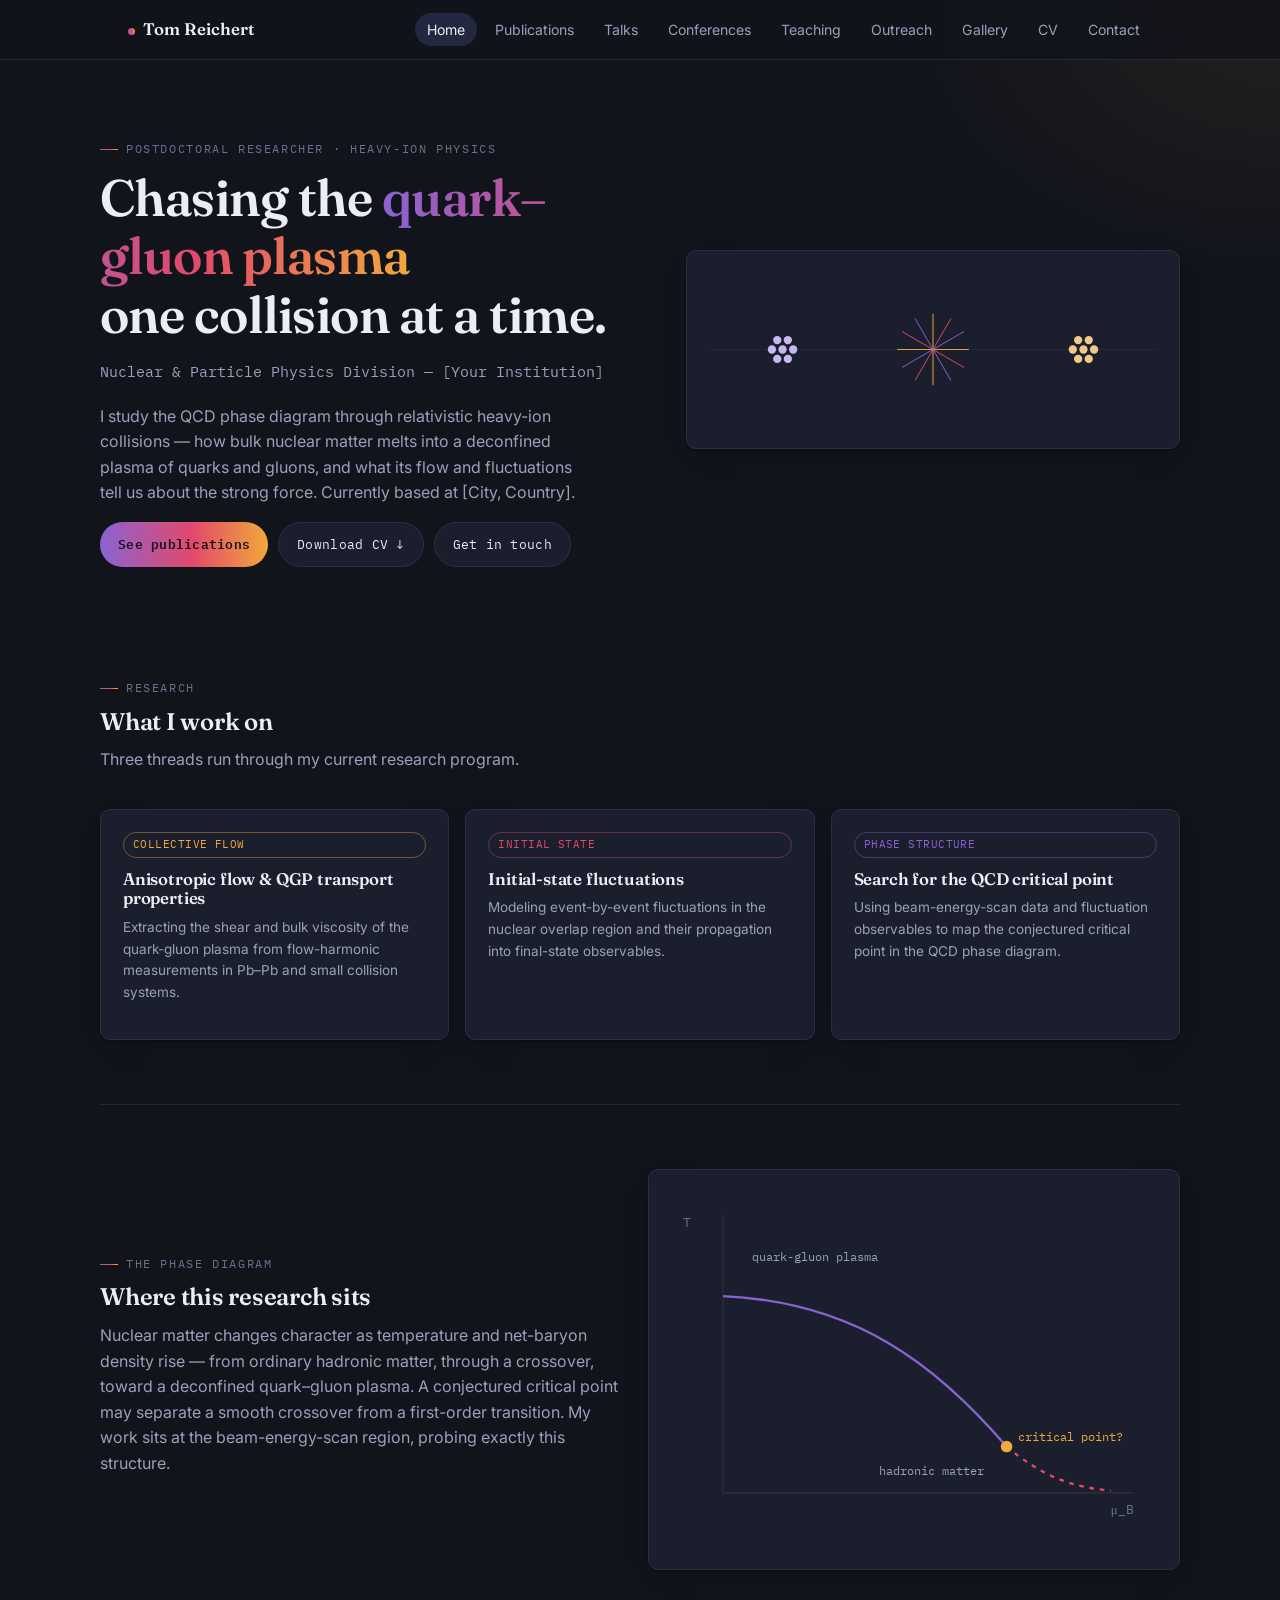
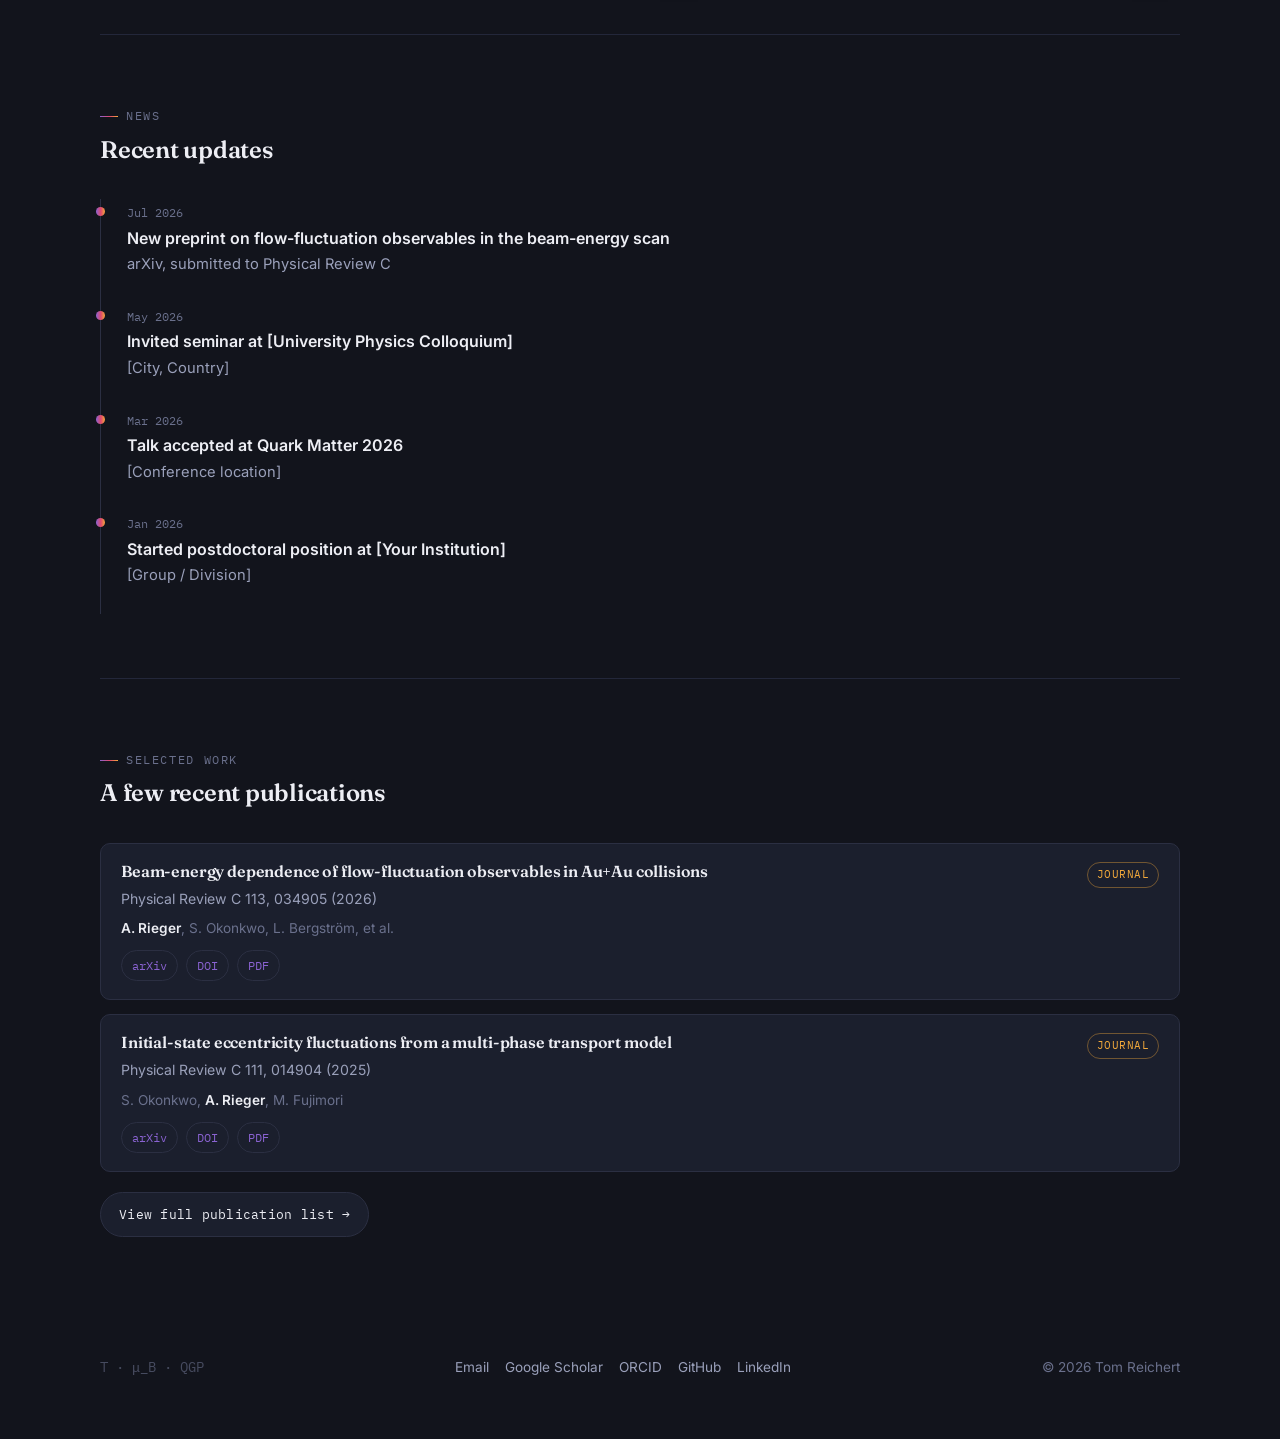
==== index.html @ fb195cc5 "Initial test changed" ====
<!DOCTYPE html>
<html lang="en">
<head>
<meta charset="UTF-8">
<meta name="viewport" content="width=device-width, initial-scale=1.0">
<title>Dr. Tom Reichert — Heavy-Ion Physics</title>
<meta name="description" content="Postdoctoral researcher working on the QCD phase diagram and heavy-ion collisions.">
<link rel="preconnect" href="https://fonts.googleapis.com">
<link rel="preconnect" href="https://fonts.gstatic.com" crossorigin>
<link href="https://fonts.googleapis.com/css2?family=Fraunces:ital,wght@0,500;0,600;1,500&family=Inter:wght@400;500;600&family=IBM+Plex+Mono:wght@400;500&display=swap" rel="stylesheet">
<link rel="stylesheet" href="css/style.css">
<link rel="icon" href="assets/images/favicon.svg" type="image/svg+xml">
</head>
<body>

<nav class="site-nav">
  <div class="inner">
    <a href="index.html" class="brand"><span class="dot"></span>Tom Reichert</a>
    <button class="nav-toggle" aria-label="Toggle navigation">☰</button>
    <ul class="nav-links">
      <li><a href="index.html">Home</a></li>
      <li><a href="publications.html">Publications</a></li>
      <li><a href="talks.html">Talks</a></li>
      <li><a href="conferences.html">Conferences</a></li>
      <li><a href="teaching.html">Teaching</a></li>
      <li><a href="outreach.html">Outreach</a></li>
      <li><a href="gallery.html">Gallery</a></li>
      <li><a href="cv.html">CV</a></li>
      <li><a href="contact.html">Contact</a></li>
    </ul>
  </div>
</nav>

<main>
  <section class="container hero">
    <div>
      <p class="eyebrow">Postdoctoral Researcher · Heavy-Ion Physics</p>
      <h1>Chasing the <span class="accent">quark–gluon plasma</span><br>one collision at a time.</h1>
      <p class="role">Nuclear &amp; Particle Physics Division — [Your Institution]</p>
      <p class="desc">I study the QCD phase diagram through relativistic heavy-ion collisions —
        how bulk nuclear matter melts into a deconfined plasma of quarks and gluons, and what
        its flow and fluctuations tell us about the strong force. Currently based at [City, Country].</p>
      <div class="btn-row">
        <a class="btn btn-primary" href="publications.html">See publications</a>
        <a class="btn" href="assets/cv/cv.pdf">Download CV ↓</a>
        <a class="btn" href="contact.html">Get in touch</a>
      </div>
    </div>

    <div class="hero-visual" aria-hidden="true">
      <svg viewBox="0 0 800 300" xmlns="http://www.w3.org/2000/svg">
        <defs>
          <radialGradient id="flashGrad" cx="50%" cy="50%" r="50%">
            <stop offset="0%" stop-color="#f2a93b" stop-opacity="0.9"/>
            <stop offset="55%" stop-color="#e2496b" stop-opacity="0.35"/>
            <stop offset="100%" stop-color="#e2496b" stop-opacity="0"/>
          </radialGradient>
        </defs>

        <line x1="20" y1="150" x2="780" y2="150" stroke="#2b2f42" stroke-width="1"/>

        <circle class="flash" cx="400" cy="150" r="2" fill="url(#flashGrad)"/>

        <g class="spark" stroke="#f2a93b" stroke-width="1.6" stroke-dasharray="60" stroke-linecap="round">
          <line x1="400" y1="150" x2="510" y2="150"/>
        </g>
        <g class="spark" stroke="#e2496b" stroke-width="1.6" stroke-dasharray="60" stroke-linecap="round" style="animation-delay:.05s">
          <line x1="400" y1="150" x2="495" y2="205"/>
        </g>
        <g class="spark" stroke="#8a63d2" stroke-width="1.6" stroke-dasharray="60" stroke-linecap="round" style="animation-delay:.1s">
          <line x1="400" y1="150" x2="455" y2="245"/>
        </g>
        <g class="spark" stroke="#f2a93b" stroke-width="1.6" stroke-dasharray="60" stroke-linecap="round" style="animation-delay:.15s">
          <line x1="400" y1="150" x2="400" y2="260"/>
        </g>
        <g class="spark" stroke="#e2496b" stroke-width="1.6" stroke-dasharray="60" stroke-linecap="round" style="animation-delay:.2s">
          <line x1="400" y1="150" x2="345" y2="245"/>
        </g>
        <g class="spark" stroke="#8a63d2" stroke-width="1.6" stroke-dasharray="60" stroke-linecap="round" style="animation-delay:.08s">
          <line x1="400" y1="150" x2="305" y2="205"/>
        </g>
        <g class="spark" stroke="#f2a93b" stroke-width="1.6" stroke-dasharray="60" stroke-linecap="round" style="animation-delay:.03s">
          <line x1="400" y1="150" x2="290" y2="150"/>
        </g>
        <g class="spark" stroke="#e2496b" stroke-width="1.6" stroke-dasharray="60" stroke-linecap="round" style="animation-delay:.18s">
          <line x1="400" y1="150" x2="305" y2="95"/>
        </g>
        <g class="spark" stroke="#8a63d2" stroke-width="1.6" stroke-dasharray="60" stroke-linecap="round" style="animation-delay:.12s">
          <line x1="400" y1="150" x2="345" y2="55"/>
        </g>
        <g class="spark" stroke="#f2a93b" stroke-width="1.6" stroke-dasharray="60" stroke-linecap="round" style="animation-delay:.22s">
          <line x1="400" y1="150" x2="400" y2="40"/>
        </g>
        <g class="spark" stroke="#e2496b" stroke-width="1.6" stroke-dasharray="60" stroke-linecap="round" style="animation-delay:.07s">
          <line x1="400" y1="150" x2="455" y2="55"/>
        </g>
        <g class="spark" stroke="#8a63d2" stroke-width="1.6" stroke-dasharray="60" stroke-linecap="round" style="animation-delay:.16s">
          <line x1="400" y1="150" x2="495" y2="95"/>
        </g>

        <g class="nucleus-l" fill="#c9b8f0">
          <circle cx="145" cy="150" r="7"/>
          <circle cx="163" cy="150" r="7"/>
          <circle cx="127" cy="150" r="7"/>
          <circle cx="154" cy="166" r="7"/>
          <circle cx="136" cy="166" r="7"/>
          <circle cx="154" cy="134" r="7"/>
          <circle cx="136" cy="134" r="7"/>
        </g>
        <g class="nucleus-r" fill="#f2c98a">
          <circle cx="655" cy="150" r="7"/>
          <circle cx="637" cy="150" r="7"/>
          <circle cx="673" cy="150" r="7"/>
          <circle cx="646" cy="166" r="7"/>
          <circle cx="664" cy="166" r="7"/>
          <circle cx="646" cy="134" r="7"/>
          <circle cx="664" cy="134" r="7"/>
        </g>
      </svg>
    </div>
  </section>

  <section class="section container">
    <div class="section-head">
      <p class="eyebrow">Research</p>
      <h2>What I work on</h2>
      <p class="lede">Three threads run through my current research program.</p>
    </div>
    <div class="card-grid">
      <div class="card">
        <p class="tag tag-gold">Collective flow</p>
        <h3 style="font-size:1.05rem;margin-top:12px;">Anisotropic flow &amp; QGP transport properties</h3>
        <p class="muted small">Extracting the shear and bulk viscosity of the quark-gluon plasma from
          flow-harmonic measurements in Pb–Pb and small collision systems.</p>
      </div>
      <div class="card">
        <p class="tag tag-magenta">Initial state</p>
        <h3 style="font-size:1.05rem;margin-top:12px;">Initial-state fluctuations</h3>
        <p class="muted small">Modeling event-by-event fluctuations in the nuclear overlap region and their
          propagation into final-state observables.</p>
      </div>
      <div class="card">
        <p class="tag tag-violet">Phase structure</p>
        <h3 style="font-size:1.05rem;margin-top:12px;">Search for the QCD critical point</h3>
        <p class="muted small">Using beam-energy-scan data and fluctuation observables to map the conjectured
          critical point in the QCD phase diagram.</p>
      </div>
    </div>
  </section>

  <section class="section container">
    <div class="grid-2" style="align-items:center;">
      <div>
        <p class="eyebrow">The phase diagram</p>
        <h2>Where this research sits</h2>
        <p class="muted">Nuclear matter changes character as temperature and net-baryon density rise —
          from ordinary hadronic matter, through a crossover, toward a deconfined quark–gluon plasma.
          A conjectured critical point may separate a smooth crossover from a first-order transition.
          My work sits at the beam-energy-scan region, probing exactly this structure.</p>
      </div>
      <div class="card" aria-hidden="true">
        <svg viewBox="0 0 420 300" xmlns="http://www.w3.org/2000/svg">
          <line x1="45" y1="20" x2="45" y2="260" stroke="#2b2f42"/>
          <line x1="45" y1="260" x2="400" y2="260" stroke="#2b2f42"/>
          <text x="10" y="30" fill="#6a708c" font-family="IBM Plex Mono" font-size="11">T</text>
          <text x="380" y="278" fill="#6a708c" font-family="IBM Plex Mono" font-size="11">μ_B</text>

          <path d="M45,90 C160,95 230,150 290,220" fill="none" stroke="#8a63d2" stroke-width="2"/>
          <path d="M290,220 C320,245 345,255 380,258" fill="none" stroke="#e2496b" stroke-width="2" stroke-dasharray="4 5"/>

          <circle cx="290" cy="220" r="5" fill="#f2a93b"/>
          <text x="300" y="215" fill="#f2a93b" font-family="IBM Plex Mono" font-size="10">critical point?</text>

          <text x="70" y="60" fill="#9aa0ba" font-family="IBM Plex Mono" font-size="10">quark-gluon plasma</text>
          <text x="180" y="245" fill="#9aa0ba" font-family="IBM Plex Mono" font-size="10">hadronic matter</text>
        </svg>
      </div>
    </div>
  </section>

  <section class="section container">
    <div class="section-head">
      <p class="eyebrow">News</p>
      <h2>Recent updates</h2>
    </div>
    <ul class="timeline">
      <li>
        <span class="when">Jul 2026</span>
        <div class="what">New preprint on flow-fluctuation observables in the beam-energy scan</div>
        <div class="where">arXiv, submitted to Physical Review C</div>
      </li>
      <li>
        <span class="when">May 2026</span>
        <div class="what">Invited seminar at [University Physics Colloquium]</div>
        <div class="where">[City, Country]</div>
      </li>
      <li>
        <span class="when">Mar 2026</span>
        <div class="what">Talk accepted at Quark Matter 2026</div>
        <div class="where">[Conference location]</div>
      </li>
      <li>
        <span class="when">Jan 2026</span>
        <div class="what">Started postdoctoral position at [Your Institution]</div>
        <div class="where">[Group / Division]</div>
      </li>
    </ul>
  </section>

  <section class="section container" style="border-bottom:none;">
    <div class="section-head">
      <p class="eyebrow">Selected work</p>
      <h2>A few recent publications</h2>
    </div>
    <ul class="pub-list">
      <li class="pub-item">
        <div class="pub-top">
          <h3 class="pub-title">Beam-energy dependence of flow-fluctuation observables in Au+Au collisions</h3>
          <span class="tag tag-gold">Journal</span>
        </div>
        <p class="pub-meta">Physical Review C 113, 034905 (2026)</p>
        <p class="pub-authors"><span class="me">A. Rieger</span>, S. Okonkwo, L. Bergström, et al.</p>
        <div class="pub-links">
          <a href="#">arXiv</a><a href="#">DOI</a><a href="#">PDF</a>
        </div>
      </li>
      <li class="pub-item">
        <div class="pub-top">
          <h3 class="pub-title">Initial-state eccentricity fluctuations from a multi-phase transport model</h3>
          <span class="tag tag-gold">Journal</span>
        </div>
        <p class="pub-meta">Physical Review C 111, 014904 (2025)</p>
        <p class="pub-authors">S. Okonkwo, <span class="me">A. Rieger</span>, M. Fujimori</p>
        <div class="pub-links">
          <a href="#">arXiv</a><a href="#">DOI</a><a href="#">PDF</a>
        </div>
      </li>
    </ul>
    <p style="margin-top:20px;"><a class="btn" href="publications.html">View full publication list →</a></p>
  </section>
</main>

<footer class="site-footer container">
  <div class="inner">
    <span class="phase-mark mono small">T · μ_B · QGP</span>
    <ul class="footer-links">
      <li><a href="mailto:alex.rieger@example.edu">Email</a></li>
      <li><a href="#">Google Scholar</a></li>
      <li><a href="#">ORCID</a></li>
      <li><a href="#">GitHub</a></li>
      <li><a href="#">LinkedIn</a></li>
    </ul>
    <span>© 2026 Tom Reichert</span>
  </div>
</footer>

<script src="js/main.js"></script>
</body>
</html>
---- css/style.css ----
/* ==========================================================================
   Design tokens
   Palette drawn from the QCD phase diagram / heavy-ion "fireball" thermal
   scale: cool confined matter (violet) -> deconfinement (magenta) ->
   quark-gluon plasma (gold). Ink-navy surface, not pure black, so the page
   has depth instead of feeling empty.
   ========================================================================== */
:root {
  --bg: #12141c;
  --bg-alt: #171a25;
  --surface: #1b1f2d;
  --surface-2: #232840;
  --border: #2b2f42;
  --border-soft: #23273a;

  --text: #edeef4;
  --text-muted: #9aa0ba;
  --text-faint: #6a708c;

  --violet: #8a63d2;
  --magenta: #e2496b;
  --gold: #f2a93b;
  --gradient: linear-gradient(90deg, var(--violet) 0%, var(--magenta) 55%, var(--gold) 100%);

  --font-display: "Fraunces", Georgia, serif;
  --font-body: "Inter", -apple-system, BlinkMacSystemFont, "Segoe UI", sans-serif;
  --font-mono: "IBM Plex Mono", ui-monospace, "SFMono-Regular", Menlo, monospace;

  --maxw: 1080px;
  --radius: 10px;
  --radius-sm: 6px;

  --shadow-card: 0 1px 2px rgba(0,0,0,0.3), 0 8px 24px -12px rgba(0,0,0,0.5);
}

@media (prefers-color-scheme: light) {
  /* Site is designed dark-first as an intentional choice; no light override. */
}

* { box-sizing: border-box; }
html { scroll-behavior: smooth; }

@media (prefers-reduced-motion: reduce) {
  html { scroll-behavior: auto; }
  *, *::before, *::after {
    animation-duration: 0.001ms !important;
    animation-iteration-count: 1 !important;
    transition-duration: 0.001ms !important;
    scroll-behavior: auto !important;
  }
}

body {
  margin: 0;
  background: var(--bg);
  background-image:
    radial-gradient(ellipse 900px 500px at 15% -10%, rgba(138,99,210,0.14), transparent 60%),
    radial-gradient(ellipse 700px 500px at 100% 0%, rgba(242,169,59,0.08), transparent 55%);
  background-repeat: no-repeat;
  color: var(--text);
  font-family: var(--font-body);
  font-size: 16px;
  line-height: 1.6;
  -webkit-font-smoothing: antialiased;
}

a { color: inherit; }
img { max-width: 100%; display: block; }

::selection { background: var(--magenta); color: #12141c; }

:focus-visible {
  outline: 2px solid var(--gold);
  outline-offset: 3px;
  border-radius: 4px;
}

h1, h2, h3, h4 {
  font-family: var(--font-display);
  font-weight: 600;
  line-height: 1.15;
  margin: 0 0 0.5em;
  letter-spacing: -0.01em;
}

p { margin: 0 0 1em; color: var(--text); }
.lede { color: var(--text-muted); }

.eyebrow {
  font-family: var(--font-mono);
  font-size: 0.72rem;
  letter-spacing: 0.14em;
  text-transform: uppercase;
  color: var(--text-faint);
  display: inline-flex;
  align-items: center;
  gap: 8px;
  margin-bottom: 10px;
}
.eyebrow::before {
  content: "";
  width: 18px;
  height: 1px;
  background: var(--gradient);
}

.container {
  max-width: var(--maxw);
  margin: 0 auto;
  padding: 0 28px;
}

/* ---------------- Nav ---------------- */
.site-nav {
  position: sticky;
  top: 0;
  z-index: 50;
  background: rgba(18, 20, 28, 0.82);
  backdrop-filter: blur(10px);
  border-bottom: 1px solid var(--border-soft);
}
.site-nav .inner {
  max-width: var(--maxw);
  margin: 0 auto;
  padding: 16px 28px;
  display: flex;
  align-items: center;
  justify-content: space-between;
  gap: 20px;
}
.brand {
  font-family: var(--font-display);
  font-size: 1.05rem;
  font-weight: 600;
  text-decoration: none;
  color: var(--text);
  display: flex;
  align-items: baseline;
  gap: 8px;
  white-space: nowrap;
}
.brand .dot {
  width: 7px; height: 7px;
  border-radius: 50%;
  background: var(--gradient);
  display: inline-block;
}
.nav-links {
  display: flex;
  gap: 6px;
  flex-wrap: wrap;
  list-style: none;
  margin: 0; padding: 0;
}
.nav-links a {
  text-decoration: none;
  font-size: 0.88rem;
  color: var(--text-muted);
  padding: 8px 12px;
  border-radius: 999px;
  transition: color .15s ease, background .15s ease;
}
.nav-links a:hover { color: var(--text); background: var(--surface); }
.nav-links a.active { color: var(--text); background: var(--surface-2); }
.nav-toggle { display: none; }

@media (max-width: 860px) {
  .nav-toggle {
    display: inline-flex;
    align-items: center; justify-content: center;
    width: 36px; height: 36px;
    background: var(--surface);
    border: 1px solid var(--border);
    border-radius: 8px;
    color: var(--text);
    cursor: pointer;
  }
  .nav-links {
    position: absolute;
    top: 100%; left: 0; right: 0;
    flex-direction: column;
    background: var(--bg-alt);
    border-bottom: 1px solid var(--border-soft);
    padding: 10px 20px 16px;
    display: none;
  }
  .nav-links.open { display: flex; }
  .nav-links a { padding: 10px 8px; }
}

/* ---------------- Buttons ---------------- */
.btn {
  display: inline-flex;
  align-items: center;
  gap: 8px;
  font-family: var(--font-mono);
  font-size: 0.82rem;
  letter-spacing: 0.02em;
  text-decoration: none;
  padding: 11px 18px;
  border-radius: 999px;
  border: 1px solid var(--border);
  color: var(--text);
  background: var(--surface);
  cursor: pointer;
  transition: transform .15s ease, border-color .15s ease, background .15s ease;
}
.btn:hover { border-color: var(--text-faint); transform: translateY(-1px); }
.btn-primary {
  background: var(--gradient);
  color: #14121b;
  border: none;
  font-weight: 600;
}
.btn-primary:hover { filter: brightness(1.06); }
.btn-row { display: flex; gap: 10px; flex-wrap: wrap; }

/* ---------------- Sections ---------------- */
main { display: block; }
.section { padding: 64px 0; border-bottom: 1px solid var(--border-soft); }
.section:last-of-type { border-bottom: none; }
.section-head { max-width: 640px; margin-bottom: 36px; }

/* ---------------- Cards ---------------- */
.card {
  background: var(--surface);
  border: 1px solid var(--border);
  border-radius: var(--radius);
  padding: 22px;
  box-shadow: var(--shadow-card);
}
.card-grid {
  display: grid;
  grid-template-columns: repeat(3, 1fr);
  gap: 16px;
}
@media (max-width: 780px) { .card-grid { grid-template-columns: 1fr; } }

.tag {
  font-family: var(--font-mono);
  font-size: 0.7rem;
  letter-spacing: 0.04em;
  text-transform: uppercase;
  padding: 3px 9px;
  border-radius: 999px;
  border: 1px solid var(--border);
  color: var(--text-muted);
  white-space: nowrap;
}
.tag-gold { border-color: rgba(242,169,59,0.4); color: var(--gold); }
.tag-magenta { border-color: rgba(226,73,107,0.4); color: var(--magenta); }
.tag-violet { border-color: rgba(138,99,210,0.4); color: var(--violet); }

/* ---------------- Footer ---------------- */
.site-footer {
  padding: 40px 0 60px;
  color: var(--text-faint);
  font-size: 0.85rem;
}
.site-footer .inner {
  display: flex;
  justify-content: space-between;
  align-items: center;
  flex-wrap: wrap;
  gap: 14px;
}
.footer-links { display: flex; gap: 16px; flex-wrap: wrap; list-style: none; padding: 0; margin: 0; }
.footer-links a { text-decoration: none; color: var(--text-muted); }
.footer-links a:hover { color: var(--text); }
.phase-mark { opacity: 0.6; }

/* ---------------- Page header (non-home pages) ---------------- */
.page-header { padding: 56px 0 8px; }
.page-header h1 { font-size: clamp(1.8rem, 3vw, 2.4rem); }
.page-header p { max-width: 620px; }

/* ---------------- Timeline ---------------- */
.timeline { list-style: none; margin: 0; padding: 0; border-left: 1px solid var(--border); }
.timeline li {
  position: relative;
  padding: 4px 0 26px 26px;
}
.timeline li::before {
  content: "";
  position: absolute;
  left: -5px; top: 8px;
  width: 9px; height: 9px;
  border-radius: 50%;
  background: var(--gradient);
}
.timeline .when {
  font-family: var(--font-mono);
  font-size: 0.76rem;
  color: var(--text-faint);
  display: block;
  margin-bottom: 3px;
}
.timeline .what { font-weight: 600; margin-bottom: 2px; }
.timeline .where { color: var(--text-muted); font-size: 0.92rem; }

/* ---------------- Tables ---------------- */
.data-table { width: 100%; border-collapse: collapse; font-size: 0.92rem; }
.data-table th {
  text-align: left;
  font-family: var(--font-mono);
  font-size: 0.72rem;
  letter-spacing: 0.06em;
  text-transform: uppercase;
  color: var(--text-faint);
  padding: 10px 12px;
  border-bottom: 1px solid var(--border);
}
.data-table td {
  padding: 12px;
  border-bottom: 1px solid var(--border-soft);
  vertical-align: top;
}
.data-table tr:hover td { background: var(--surface); }

/* ---------------- Publications ---------------- */
.pub-controls {
  display: flex;
  gap: 10px;
  flex-wrap: wrap;
  align-items: center;
  margin-bottom: 28px;
}
.pub-search {
  flex: 1 1 220px;
  background: var(--surface);
  border: 1px solid var(--border);
  color: var(--text);
  padding: 10px 14px;
  border-radius: 999px;
  font-family: var(--font-body);
  font-size: 0.9rem;
}
.pub-search:focus { outline: 2px solid var(--gold); outline-offset: 2px; }
.filter-chip {
  font-family: var(--font-mono);
  font-size: 0.76rem;
  padding: 8px 14px;
  border-radius: 999px;
  border: 1px solid var(--border);
  background: transparent;
  color: var(--text-muted);
  cursor: pointer;
}
.filter-chip.active { color: var(--bg); background: var(--gold); border-color: var(--gold); }

.pub-list { list-style: none; margin: 0; padding: 0; display: flex; flex-direction: column; gap: 14px; }
.pub-item {
  border: 1px solid var(--border);
  border-radius: var(--radius);
  padding: 18px 20px;
  background: var(--surface);
}
.pub-item .pub-top { display: flex; justify-content: space-between; gap: 14px; align-items: flex-start; flex-wrap: wrap; }
.pub-title { font-weight: 600; font-size: 1rem; margin: 0 0 6px; }
.pub-meta { color: var(--text-muted); font-size: 0.88rem; margin: 0 0 8px; }
.pub-authors { color: var(--text-faint); font-size: 0.85rem; margin: 0 0 10px; }
.pub-authors .me { color: var(--text); font-weight: 600; }
.pub-links { display: flex; gap: 8px; flex-wrap: wrap; }
.pub-links a {
  text-decoration: none;
  font-family: var(--font-mono);
  font-size: 0.75rem;
  color: var(--violet);
  border: 1px solid var(--border);
  padding: 5px 10px;
  border-radius: 999px;
}
.pub-links a:hover { border-color: var(--violet); }
.bibtex-toggle {
  background: none; border: none; color: var(--text-faint);
  font-family: var(--font-mono); font-size: 0.75rem; cursor: pointer; padding: 5px 2px;
}
.bibtex-block {
  display: none;
  margin-top: 12px;
  background: var(--bg-alt);
  border: 1px solid var(--border);
  border-radius: var(--radius-sm);
  padding: 12px 14px;
  font-family: var(--font-mono);
  font-size: 0.78rem;
  color: var(--text-muted);
  white-space: pre-wrap;
  overflow-x: auto;
}
.bibtex-block.open { display: block; }

/* ---------------- Gallery ---------------- */
.gallery-grid {
  display: grid;
  grid-template-columns: repeat(3, 1fr);
  gap: 10px;
}
@media (max-width: 700px) { .gallery-grid { grid-template-columns: repeat(2, 1fr); } }
.gallery-item {
  aspect-ratio: 4/3;
  border-radius: var(--radius-sm);
  border: 1px solid var(--border);
  overflow: hidden;
  cursor: pointer;
  position: relative;
  background: var(--surface);
}
.gallery-item img { width: 100%; height: 100%; object-fit: cover; transition: transform .3s ease; }
.gallery-item:hover img { transform: scale(1.04); }
.gallery-cap {
  position: absolute; left: 0; right: 0; bottom: 0;
  padding: 8px 10px;
  font-size: 0.72rem;
  font-family: var(--font-mono);
  color: var(--text);
  background: linear-gradient(0deg, rgba(0,0,0,0.75), transparent);
}
.lightbox {
  position: fixed; inset: 0; z-index: 100;
  background: rgba(10,11,16,0.92);
  display: none;
  align-items: center; justify-content: center;
  padding: 40px;
}
.lightbox.open { display: flex; }
.lightbox img { max-width: 90vw; max-height: 80vh; border-radius: 8px; }
.lightbox-cap { color: var(--text-muted); text-align: center; margin-top: 14px; font-size: 0.85rem; }
.lightbox-close {
  position: absolute; top: 24px; right: 28px;
  background: none; border: 1px solid var(--border); color: var(--text);
  width: 38px; height: 38px; border-radius: 50%; cursor: pointer; font-size: 1rem;
}

/* ---------------- Hero ---------------- */
.hero {
  padding: 72px 0 40px;
  display: grid;
  grid-template-columns: 1.05fr 0.95fr;
  gap: 40px;
  align-items: center;
}
@media (max-width: 900px) {
  .hero { grid-template-columns: 1fr; padding-top: 40px; }
}
.hero h1 {
  font-size: clamp(2.1rem, 4.4vw, 3.2rem);
  margin-bottom: 14px;
}
.hero h1 .accent {
  background: var(--gradient);
  -webkit-background-clip: text;
  background-clip: text;
  color: transparent;
}
.hero .role {
  font-family: var(--font-mono);
  color: var(--text-muted);
  font-size: 0.95rem;
  margin-bottom: 20px;
}
.hero .desc { max-width: 480px; color: var(--text-muted); }

.hero-visual {
  border: 1px solid var(--border);
  border-radius: var(--radius);
  background: var(--surface);
  padding: 10px;
  box-shadow: var(--shadow-card);
}
.hero-visual svg { width: 100%; height: auto; display: block; }

/* collision animation */
.nucleus-l, .nucleus-r { animation-timing-function: cubic-bezier(.4,0,.2,1); animation-iteration-count: infinite; }
.nucleus-l { animation-name: collide-l; animation-duration: 5.5s; }
.nucleus-r { animation-name: collide-r; animation-duration: 5.5s; }
@keyframes collide-l {
  0%   { transform: translateX(0); opacity: 1; }
  34%  { transform: translateX(255px); opacity: 1; }
  40%  { transform: translateX(255px); opacity: 0; }
  100% { transform: translateX(255px); opacity: 0; }
}
@keyframes collide-r {
  0%   { transform: translateX(0); opacity: 1; }
  34%  { transform: translateX(-255px); opacity: 1; }
  40%  { transform: translateX(-255px); opacity: 0; }
  100% { transform: translateX(-255px); opacity: 0; }
}
.spark { animation: spark-burst 5.5s infinite; transform-origin: 400px 150px; }
@keyframes spark-burst {
  0%, 36% { opacity: 0; stroke-dashoffset: 60; }
  42% { opacity: 1; }
  70% { opacity: 0.9; stroke-dashoffset: 0; }
  100% { opacity: 0; stroke-dashoffset: 0; }
}
.flash { animation: flash-pulse 5.5s infinite; }
@keyframes flash-pulse {
  0%, 37% { opacity: 0; r: 2; }
  42% { opacity: 0.9; r: 46; }
  60% { opacity: 0.25; r: 70; }
  100% { opacity: 0; r: 70; }
}
@media (prefers-reduced-motion: reduce) {
  .nucleus-l, .nucleus-r, .spark, .flash { animation: none; }
  .nucleus-l { transform: translateX(255px); }
  .nucleus-r { transform: translateX(-255px); }
}

/* ---------------- Contact ---------------- */
.contact-grid {
  display: grid;
  grid-template-columns: 1.1fr 0.9fr;
  gap: 28px;
}
@media (max-width: 780px) { .contact-grid { grid-template-columns: 1fr; } }
.contact-row {
  display: flex; align-items: center; gap: 12px;
  padding: 14px 0;
  border-bottom: 1px solid var(--border-soft);
}
.contact-row:last-child { border-bottom: none; }
.contact-row .k { font-family: var(--font-mono); font-size: 0.75rem; color: var(--text-faint); width: 90px; flex-shrink: 0; }
.contact-row a { text-decoration: none; color: var(--text); }
.contact-row a:hover { color: var(--gold); }

/* ---------------- Misc utility ---------------- */
.grid-2 { display: grid; grid-template-columns: 1fr 1fr; gap: 16px; }
@media (max-width: 780px) { .grid-2 { grid-template-columns: 1fr; } }
.muted { color: var(--text-muted); }
.small { font-size: 0.85rem; }
.mono { font-family: var(--font-mono); }
.rule { height: 1px; background: var(--border); border: none; margin: 32px 0; }
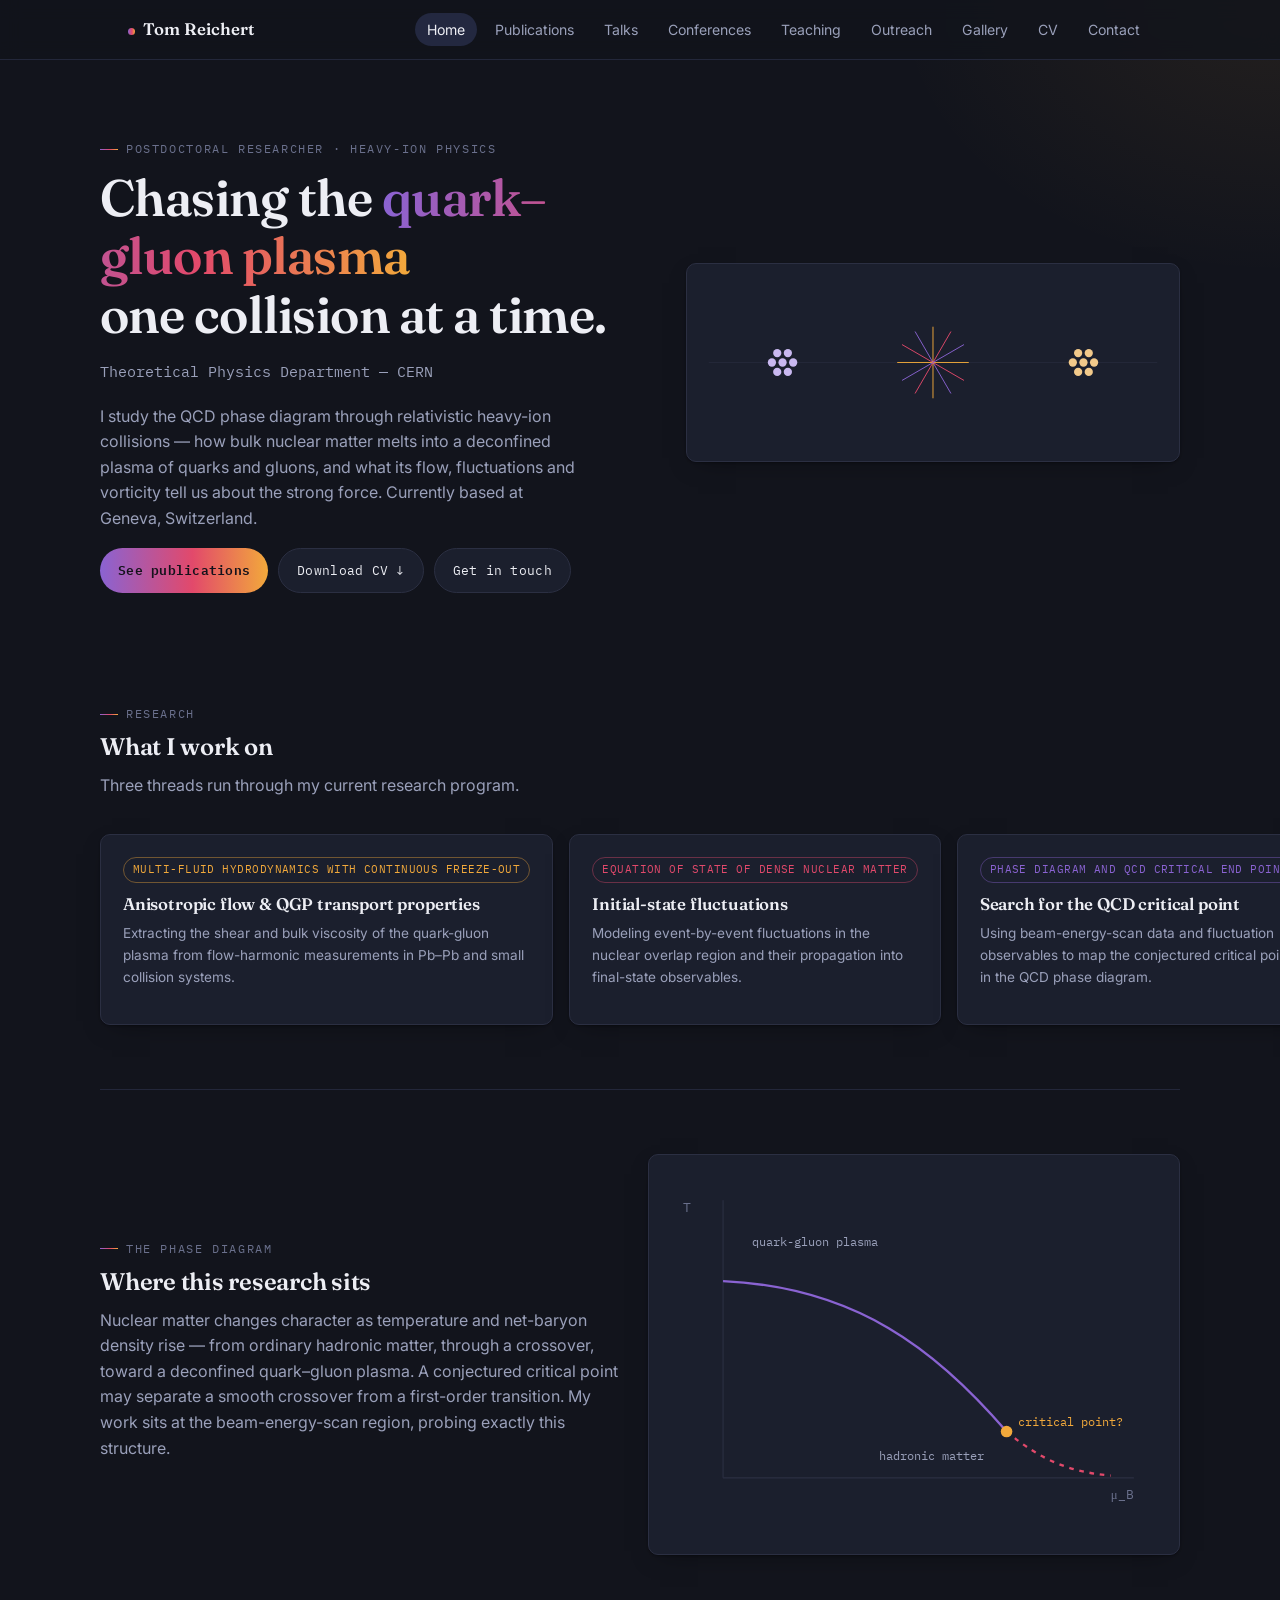
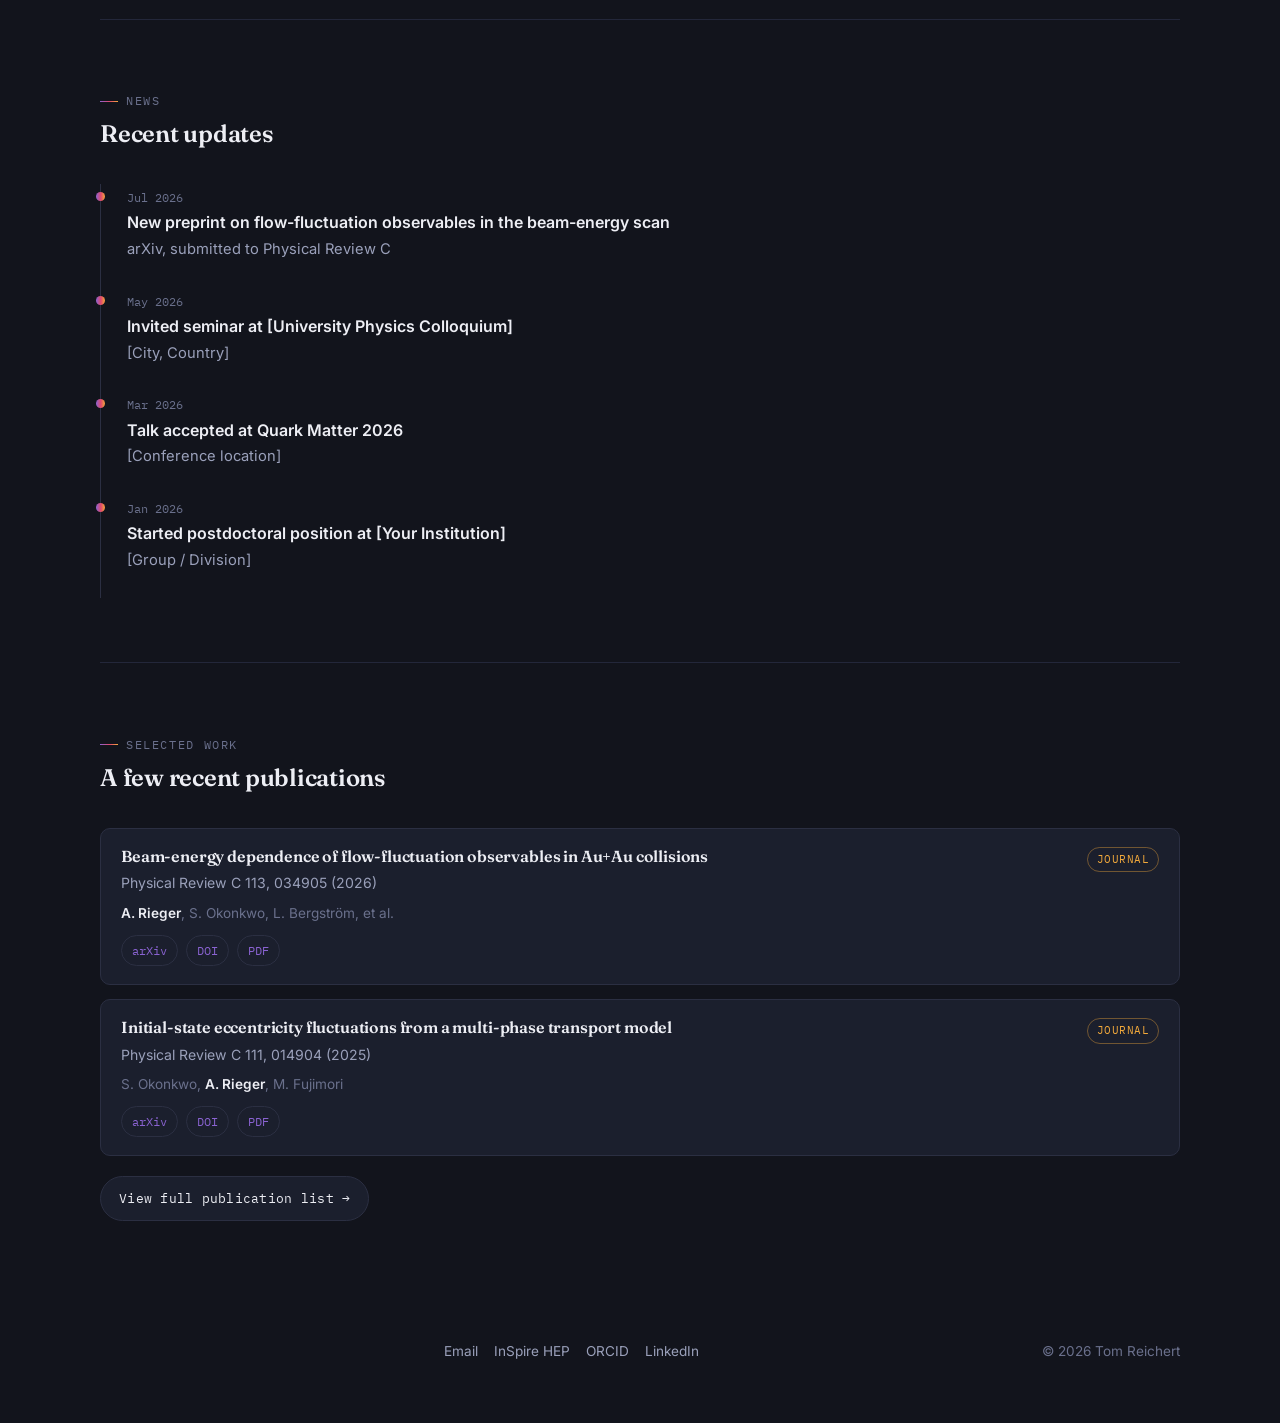
==== commit 84f73df3: "Initial test changed" ====
--- a/index.html
+++ b/index.html
@@ -36,10 +36,10 @@
     <div>
       <p class="eyebrow">Postdoctoral Researcher · Heavy-Ion Physics</p>
       <h1>Chasing the <span class="accent">quark–gluon plasma</span><br>one collision at a time.</h1>
-      <p class="role">Nuclear &amp; Particle Physics Division — [Your Institution]</p>
+      <p class="role">Theoretical Physics Department — CERN</p>
       <p class="desc">I study the QCD phase diagram through relativistic heavy-ion collisions —
         how bulk nuclear matter melts into a deconfined plasma of quarks and gluons, and what
-        its flow and fluctuations tell us about the strong force. Currently based at [City, Country].</p>
+        its flow, fluctuations and vorticity tell us about the strong force. Currently based at Geneva, Switzerland.</p>
       <div class="btn-row">
         <a class="btn btn-primary" href="publications.html">See publications</a>
         <a class="btn" href="assets/cv/cv.pdf">Download CV ↓</a>
@@ -128,19 +128,19 @@
     </div>
     <div class="card-grid">
       <div class="card">
-        <p class="tag tag-gold">Collective flow</p>
+        <p class="tag tag-gold">Multi-fluid Hydrodynamics with Continuous Freeze-out</p>
         <h3 style="font-size:1.05rem;margin-top:12px;">Anisotropic flow &amp; QGP transport properties</h3>
         <p class="muted small">Extracting the shear and bulk viscosity of the quark-gluon plasma from
           flow-harmonic measurements in Pb–Pb and small collision systems.</p>
       </div>
       <div class="card">
-        <p class="tag tag-magenta">Initial state</p>
+        <p class="tag tag-magenta">Equation of State of Dense Nuclear Matter</p>
         <h3 style="font-size:1.05rem;margin-top:12px;">Initial-state fluctuations</h3>
         <p class="muted small">Modeling event-by-event fluctuations in the nuclear overlap region and their
           propagation into final-state observables.</p>
       </div>
       <div class="card">
-        <p class="tag tag-violet">Phase structure</p>
+        <p class="tag tag-violet">Phase Diagram and QCD Critical End Point</p>
         <h3 style="font-size:1.05rem;margin-top:12px;">Search for the QCD critical point</h3>
         <p class="muted small">Using beam-energy-scan data and fluctuation observables to map the conjectured
           critical point in the QCD phase diagram.</p>
@@ -242,13 +242,12 @@
 
 <footer class="site-footer container">
   <div class="inner">
-    <span class="phase-mark mono small">T · μ_B · QGP</span>
+    <span class="phase-mark mono small"></span>
     <ul class="footer-links">
-      <li><a href="mailto:alex.rieger@example.edu">Email</a></li>
-      <li><a href="#">Google Scholar</a></li>
-      <li><a href="#">ORCID</a></li>
-      <li><a href="#">GitHub</a></li>
-      <li><a href="#">LinkedIn</a></li>
+      <li><a href="mailto:tom.reichert@cern.ch">Email</a></li>
+      <li><a href="https://inspirehep.net/authors/1729083?ui-citation-summary=true">InSpire HEP</a></li>
+      <li><a href="https://orcid.org/0000-0003-4353-5024">ORCID</a></li>
+      <li><a href="https://www.linkedin.com/in/tom-reichert/">LinkedIn</a></li>
     </ul>
     <span>© 2026 Tom Reichert</span>
   </div>
--- a/css/style.css
+++ b/css/style.css
@@ -506,6 +506,85 @@
   .nucleus-r { transform: translateX(-255px); }
 }
 
+/* ---------------- Publications: per-year chart ---------------- */
+.pub-chart {
+  margin-bottom: 28px;
+  padding: 18px 18px 6px;
+  background: var(--surface);
+  border: 1px solid var(--border);
+  border-radius: var(--radius);
+  box-shadow: var(--shadow-card);
+}
+.pub-chart svg { width: 100%; height: auto; display: block; cursor: default; }
+.pub-chart-bar rect { cursor: pointer; transition: filter .15s ease; }
+.pub-chart-bar:hover rect { filter: brightness(1.18); }
+.pub-chart-bar {
+  transform-box: fill-box;
+  transform-origin: bottom;
+  transform: scaleY(0);
+  transition: transform .7s cubic-bezier(.16,1,.3,1);
+}
+.pub-chart.loaded .pub-chart-bar { transform: scaleY(1); }
+.pub-chart-year {
+  font-family: var(--font-mono);
+  font-size: 9px;
+  fill: var(--text-faint);
+}
+.pub-chart-count {
+  font-family: var(--font-mono);
+  font-size: 10px;
+  fill: var(--text-muted);
+}
+
+/* ---------------- Publications: foldable year groups ---------------- */
+.pub-year-group { list-style: none; margin-bottom: 22px; }
+.pub-year-group.no-match { display: none; }
+.pub-year-toggle {
+  display: flex;
+  align-items: baseline;
+  gap: 10px;
+  width: 100%;
+  background: none;
+  border: none;
+  border-bottom: 1px solid var(--border);
+  padding: 0 0 8px;
+  margin-bottom: 14px;
+  cursor: pointer;
+  text-align: left;
+  color: var(--text);
+}
+.pub-year-toggle .chevron {
+  font-size: 0.75rem;
+  color: var(--text-faint);
+  transition: transform .15s ease;
+  display: inline-block;
+}
+.pub-year-label {
+  font-family: var(--font-display);
+  font-size: 1.3rem;
+  font-weight: 600;
+}
+.pub-year-count {
+  font-family: var(--font-mono);
+  font-size: 0.75rem;
+  color: var(--text-faint);
+}
+.pub-year-items {
+  list-style: none;
+  margin: 0; padding: 0;
+  display: flex;
+  flex-direction: column;
+  gap: 14px;
+}
+.pub-year-group.collapsed .pub-year-items { display: none; }
+.pub-year-group.collapsed .chevron { transform: rotate(-90deg); }
+.pub-year-group.force-open .pub-year-items { display: flex !important; }
+.pub-year-group.force-open .chevron { transform: rotate(0deg) !important; }
+
+/* ---------------- KaTeX color inheritance (titles/meta render on dark bg) ---------------- */
+.pub-title .katex, .pub-meta .katex { color: inherit; }
+.katex { font-size: 1em; }
+
 /* ---------------- Contact ---------------- */
 .contact-grid {
   display: grid;
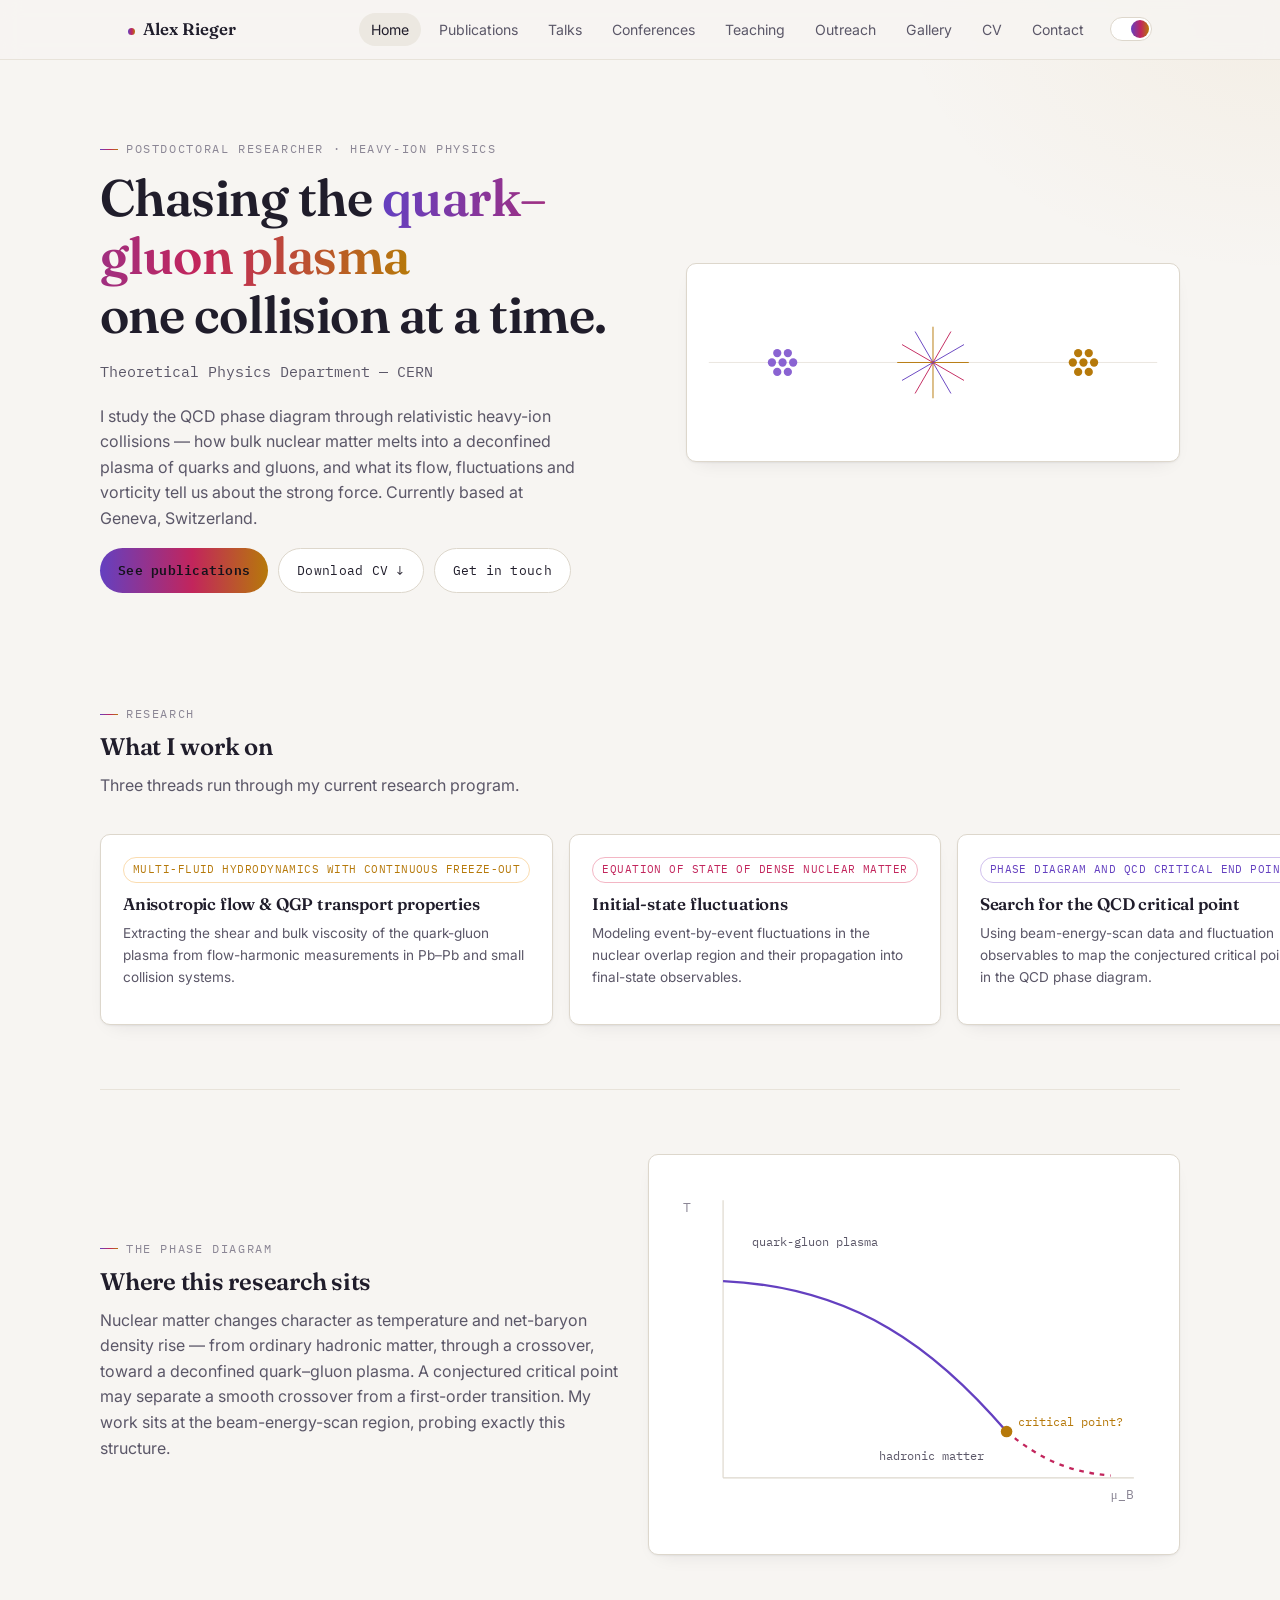
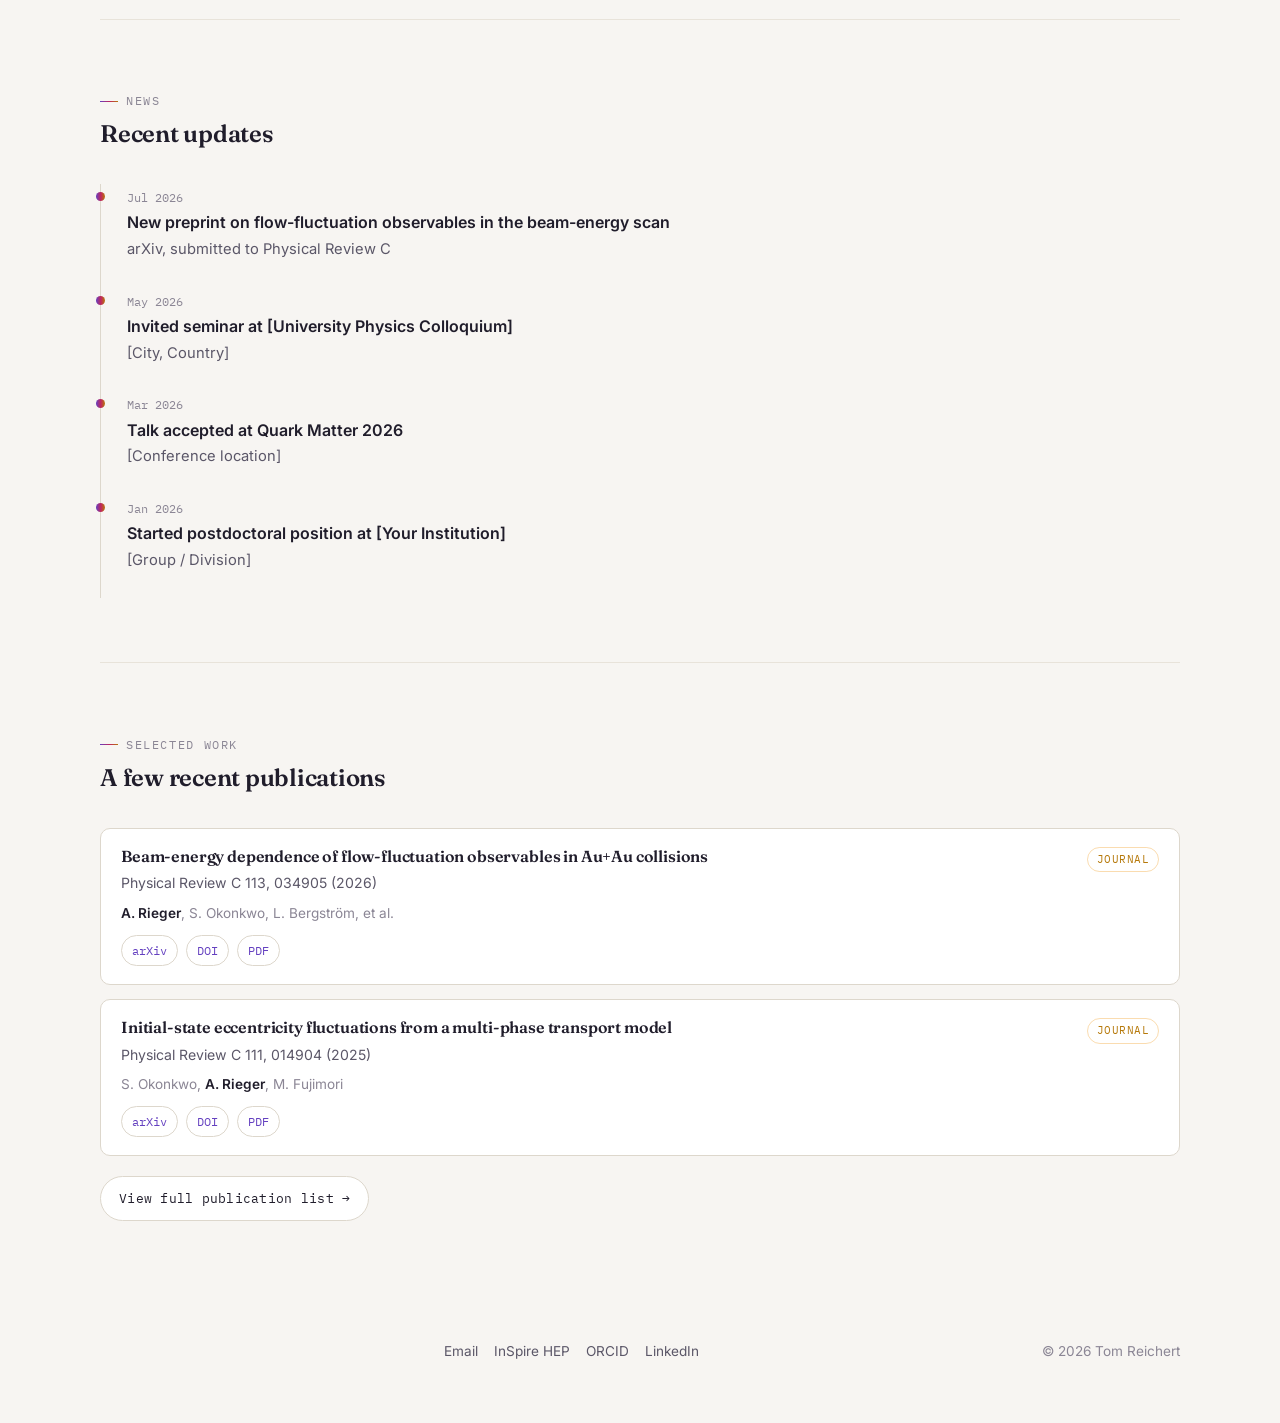
==== commit a2548180: "Initial test changed" ====
--- a/index.html
+++ b/index.html
@@ -2,6 +2,7 @@
 <html lang="en">
 <head>
 <meta charset="UTF-8">
+<script>(function(){try{if(localStorage.getItem("site-theme")!=="dark"){document.documentElement.setAttribute("data-theme","light");}}catch(e){}})();</script>
 <meta name="viewport" content="width=device-width, initial-scale=1.0">
 <title>Dr. Tom Reichert — Heavy-Ion Physics</title>
 <meta name="description" content="Postdoctoral researcher working on the QCD phase diagram and heavy-ion collisions.">
@@ -13,23 +14,28 @@
 </head>
 <body>
 
-<nav class="site-nav">
-  <div class="inner">
-    <a href="index.html" class="brand"><span class="dot"></span>Tom Reichert</a>
-    <button class="nav-toggle" aria-label="Toggle navigation">☰</button>
-    <ul class="nav-links">
-      <li><a href="index.html">Home</a></li>
-      <li><a href="publications.html">Publications</a></li>
-      <li><a href="talks.html">Talks</a></li>
-      <li><a href="conferences.html">Conferences</a></li>
-      <li><a href="teaching.html">Teaching</a></li>
-      <li><a href="outreach.html">Outreach</a></li>
-      <li><a href="gallery.html">Gallery</a></li>
-      <li><a href="cv.html">CV</a></li>
-      <li><a href="contact.html">Contact</a></li>
-    </ul>
-  </div>
-</nav>
+  <nav class="site-nav">
+    <div class="inner">
+      <a href="index.html" class="brand"><span class="dot"></span>Alex Rieger</a>
+      <div class="nav-right">
+        <ul class="nav-links">
+          <li><a href="index.html">Home</a></li>
+          <li><a href="publications.html">Publications</a></li>
+          <li><a href="talks.html">Talks</a></li>
+          <li><a href="conferences.html">Conferences</a></li>
+          <li><a href="teaching.html">Teaching</a></li>
+          <li><a href="outreach.html">Outreach</a></li>
+          <li><a href="gallery.html">Gallery</a></li>
+          <li><a href="cv.html">CV</a></li>
+          <li><a href="contact.html">Contact</a></li>
+        </ul>
+        <button class="theme-toggle" id="theme-toggle" type="button" aria-label="Switch to light theme" aria-pressed="false" title="Switch color theme">
+          <span class="theme-toggle-thumb"></span>
+        </button>
+        <button class="nav-toggle" aria-label="Toggle navigation">☰</button>
+      </div>
+    </div>
+  </nav>
 
 <main>
   <section class="container hero">
@@ -51,54 +57,54 @@
       <svg viewBox="0 0 800 300" xmlns="http://www.w3.org/2000/svg">
         <defs>
           <radialGradient id="flashGrad" cx="50%" cy="50%" r="50%">
-            <stop offset="0%" stop-color="#f2a93b" stop-opacity="0.9"/>
-            <stop offset="55%" stop-color="#e2496b" stop-opacity="0.35"/>
-            <stop offset="100%" stop-color="#e2496b" stop-opacity="0"/>
+            <stop offset="0%" stop-color="var(--gold)" stop-opacity="0.9"/>
+            <stop offset="55%" stop-color="var(--magenta)" stop-opacity="0.35"/>
+            <stop offset="100%" stop-color="var(--magenta)" stop-opacity="0"/>
           </radialGradient>
         </defs>
 
-        <line x1="20" y1="150" x2="780" y2="150" stroke="#2b2f42" stroke-width="1"/>
+        <line x1="20" y1="150" x2="780" y2="150" stroke="var(--border)" stroke-width="1"/>
 
         <circle class="flash" cx="400" cy="150" r="2" fill="url(#flashGrad)"/>
 
-        <g class="spark" stroke="#f2a93b" stroke-width="1.6" stroke-dasharray="60" stroke-linecap="round">
+        <g class="spark" stroke="var(--gold)" stroke-width="1.6" stroke-dasharray="60" stroke-linecap="round">
           <line x1="400" y1="150" x2="510" y2="150"/>
         </g>
-        <g class="spark" stroke="#e2496b" stroke-width="1.6" stroke-dasharray="60" stroke-linecap="round" style="animation-delay:.05s">
+        <g class="spark" stroke="var(--magenta)" stroke-width="1.6" stroke-dasharray="60" stroke-linecap="round" style="animation-delay:.05s">
           <line x1="400" y1="150" x2="495" y2="205"/>
         </g>
-        <g class="spark" stroke="#8a63d2" stroke-width="1.6" stroke-dasharray="60" stroke-linecap="round" style="animation-delay:.1s">
+        <g class="spark" stroke="var(--violet)" stroke-width="1.6" stroke-dasharray="60" stroke-linecap="round" style="animation-delay:.1s">
           <line x1="400" y1="150" x2="455" y2="245"/>
         </g>
-        <g class="spark" stroke="#f2a93b" stroke-width="1.6" stroke-dasharray="60" stroke-linecap="round" style="animation-delay:.15s">
+        <g class="spark" stroke="var(--gold)" stroke-width="1.6" stroke-dasharray="60" stroke-linecap="round" style="animation-delay:.15s">
           <line x1="400" y1="150" x2="400" y2="260"/>
         </g>
-        <g class="spark" stroke="#e2496b" stroke-width="1.6" stroke-dasharray="60" stroke-linecap="round" style="animation-delay:.2s">
+        <g class="spark" stroke="var(--magenta)" stroke-width="1.6" stroke-dasharray="60" stroke-linecap="round" style="animation-delay:.2s">
           <line x1="400" y1="150" x2="345" y2="245"/>
         </g>
-        <g class="spark" stroke="#8a63d2" stroke-width="1.6" stroke-dasharray="60" stroke-linecap="round" style="animation-delay:.08s">
+        <g class="spark" stroke="var(--violet)" stroke-width="1.6" stroke-dasharray="60" stroke-linecap="round" style="animation-delay:.08s">
           <line x1="400" y1="150" x2="305" y2="205"/>
         </g>
-        <g class="spark" stroke="#f2a93b" stroke-width="1.6" stroke-dasharray="60" stroke-linecap="round" style="animation-delay:.03s">
+        <g class="spark" stroke="var(--gold)" stroke-width="1.6" stroke-dasharray="60" stroke-linecap="round" style="animation-delay:.03s">
           <line x1="400" y1="150" x2="290" y2="150"/>
         </g>
-        <g class="spark" stroke="#e2496b" stroke-width="1.6" stroke-dasharray="60" stroke-linecap="round" style="animation-delay:.18s">
+        <g class="spark" stroke="var(--magenta)" stroke-width="1.6" stroke-dasharray="60" stroke-linecap="round" style="animation-delay:.18s">
           <line x1="400" y1="150" x2="305" y2="95"/>
         </g>
-        <g class="spark" stroke="#8a63d2" stroke-width="1.6" stroke-dasharray="60" stroke-linecap="round" style="animation-delay:.12s">
+        <g class="spark" stroke="var(--violet)" stroke-width="1.6" stroke-dasharray="60" stroke-linecap="round" style="animation-delay:.12s">
           <line x1="400" y1="150" x2="345" y2="55"/>
         </g>
-        <g class="spark" stroke="#f2a93b" stroke-width="1.6" stroke-dasharray="60" stroke-linecap="round" style="animation-delay:.22s">
+        <g class="spark" stroke="var(--gold)" stroke-width="1.6" stroke-dasharray="60" stroke-linecap="round" style="animation-delay:.22s">
           <line x1="400" y1="150" x2="400" y2="40"/>
         </g>
-        <g class="spark" stroke="#e2496b" stroke-width="1.6" stroke-dasharray="60" stroke-linecap="round" style="animation-delay:.07s">
+        <g class="spark" stroke="var(--magenta)" stroke-width="1.6" stroke-dasharray="60" stroke-linecap="round" style="animation-delay:.07s">
           <line x1="400" y1="150" x2="455" y2="55"/>
         </g>
-        <g class="spark" stroke="#8a63d2" stroke-width="1.6" stroke-dasharray="60" stroke-linecap="round" style="animation-delay:.16s">
+        <g class="spark" stroke="var(--violet)" stroke-width="1.6" stroke-dasharray="60" stroke-linecap="round" style="animation-delay:.16s">
           <line x1="400" y1="150" x2="495" y2="95"/>
         </g>
 
-        <g class="nucleus-l" fill="#c9b8f0">
+        <g class="nucleus-l" fill="var(--nucleus-l)">
           <circle cx="145" cy="150" r="7"/>
           <circle cx="163" cy="150" r="7"/>
           <circle cx="127" cy="150" r="7"/>
@@ -107,7 +113,7 @@
           <circle cx="154" cy="134" r="7"/>
           <circle cx="136" cy="134" r="7"/>
         </g>
-        <g class="nucleus-r" fill="#f2c98a">
+        <g class="nucleus-r" fill="var(--nucleus-r)">
           <circle cx="655" cy="150" r="7"/>
           <circle cx="637" cy="150" r="7"/>
           <circle cx="673" cy="150" r="7"/>
@@ -160,19 +166,19 @@
       </div>
       <div class="card" aria-hidden="true">
         <svg viewBox="0 0 420 300" xmlns="http://www.w3.org/2000/svg">
-          <line x1="45" y1="20" x2="45" y2="260" stroke="#2b2f42"/>
-          <line x1="45" y1="260" x2="400" y2="260" stroke="#2b2f42"/>
-          <text x="10" y="30" fill="#6a708c" font-family="IBM Plex Mono" font-size="11">T</text>
-          <text x="380" y="278" fill="#6a708c" font-family="IBM Plex Mono" font-size="11">μ_B</text>
-
-          <path d="M45,90 C160,95 230,150 290,220" fill="none" stroke="#8a63d2" stroke-width="2"/>
-          <path d="M290,220 C320,245 345,255 380,258" fill="none" stroke="#e2496b" stroke-width="2" stroke-dasharray="4 5"/>
-
-          <circle cx="290" cy="220" r="5" fill="#f2a93b"/>
-          <text x="300" y="215" fill="#f2a93b" font-family="IBM Plex Mono" font-size="10">critical point?</text>
-
-          <text x="70" y="60" fill="#9aa0ba" font-family="IBM Plex Mono" font-size="10">quark-gluon plasma</text>
-          <text x="180" y="245" fill="#9aa0ba" font-family="IBM Plex Mono" font-size="10">hadronic matter</text>
+          <line x1="45" y1="20" x2="45" y2="260" stroke="var(--border)"/>
+          <line x1="45" y1="260" x2="400" y2="260" stroke="var(--border)"/>
+          <text x="10" y="30" fill="var(--text-faint)" font-family="IBM Plex Mono" font-size="11">T</text>
+          <text x="380" y="278" fill="var(--text-faint)" font-family="IBM Plex Mono" font-size="11">μ_B</text>
+
+          <path d="M45,90 C160,95 230,150 290,220" fill="none" stroke="var(--violet)" stroke-width="2"/>
+          <path d="M290,220 C320,245 345,255 380,258" fill="none" stroke="var(--magenta)" stroke-width="2" stroke-dasharray="4 5"/>
+
+          <circle cx="290" cy="220" r="5" fill="var(--gold)"/>
+          <text x="300" y="215" fill="var(--gold)" font-family="IBM Plex Mono" font-size="10">critical point?</text>
+
+          <text x="70" y="60" fill="var(--text-muted)" font-family="IBM Plex Mono" font-size="10">quark-gluon plasma</text>
+          <text x="180" y="245" fill="var(--text-muted)" font-family="IBM Plex Mono" font-size="10">hadronic matter</text>
         </svg>
       </div>
     </div>
--- a/css/style.css
+++ b/css/style.css
@@ -21,6 +21,9 @@
   --magenta: #e2496b;
   --gold: #f2a93b;
   --gradient: linear-gradient(90deg, var(--violet) 0%, var(--magenta) 55%, var(--gold) 100%);
+  --nucleus-l: #c9b8f0;
+  --nucleus-r: #f2c98a;
+  --nav-bg: rgba(18, 20, 28, 0.82);
 
   --font-display: "Fraunces", Georgia, serif;
   --font-body: "Inter", -apple-system, BlinkMacSystemFont, "Segoe UI", sans-serif;
@@ -115,7 +118,7 @@
   position: sticky;
   top: 0;
   z-index: 50;
-  background: rgba(18, 20, 28, 0.82);
+  background: var(--nav-bg);
   backdrop-filter: blur(10px);
   border-bottom: 1px solid var(--border-soft);
 }
@@ -585,6 +588,61 @@
 .pub-title .katex, .pub-meta .katex { color: inherit; }
 .katex { font-size: 1em; }
 
+[data-theme="light"] {
+  --bg: #f7f5f2;
+  --bg-alt: #f1eee8;
+  --surface: #ffffff;
+  --surface-2: #ece8e1;
+  --border: #ddd7cc;
+  --border-soft: #e8e3da;
+
+  --text: #201d2b;
+  --text-muted: #5b5768;
+  --text-faint: #8b8695;
+
+  --violet: #6440c0;
+  --magenta: #c2255c;
+  --gold: #b6790a;
+  --nucleus-l: #8a63d2;
+  --nucleus-r: #b6790a;
+  --nav-bg: rgba(247, 245, 242, 0.82);
+
+  --shadow-card: 0 1px 2px rgba(32,29,43,0.06), 0 8px 20px -12px rgba(32,29,43,0.14);
+}
+[data-theme="light"] body {
+  background-image:
+    radial-gradient(ellipse 900px 500px at 15% -10%, rgba(100,64,192,0.07), transparent 60%),
+    radial-gradient(ellipse 700px 500px at 100% 0%, rgba(182,121,10,0.06), transparent 55%);
+}
+[data-theme="light"] ::selection { background: #c2255c; color: #fff; }
+
+.nav-right {
+  display: flex;
+  align-items: center;
+  gap: 14px;
+}
+
+.theme-toggle {
+  display: inline-flex;
+  align-items: center;
+  width: 42px;
+  height: 24px;
+  padding: 2px;
+  border-radius: 999px;
+  border: 1px solid var(--border);
+  background: var(--surface);
+  cursor: pointer;
+  flex-shrink: 0;
+}
+.theme-toggle-thumb {
+  width: 18px;
+  height: 18px;
+  border-radius: 50%;
+  background: var(--gradient);
+  transition: transform .2s ease;
+}
+[data-theme="light"] .theme-toggle-thumb { transform: translateX(18px); }
+
 /* ---------------- Contact ---------------- */
 .contact-grid {
   display: grid;
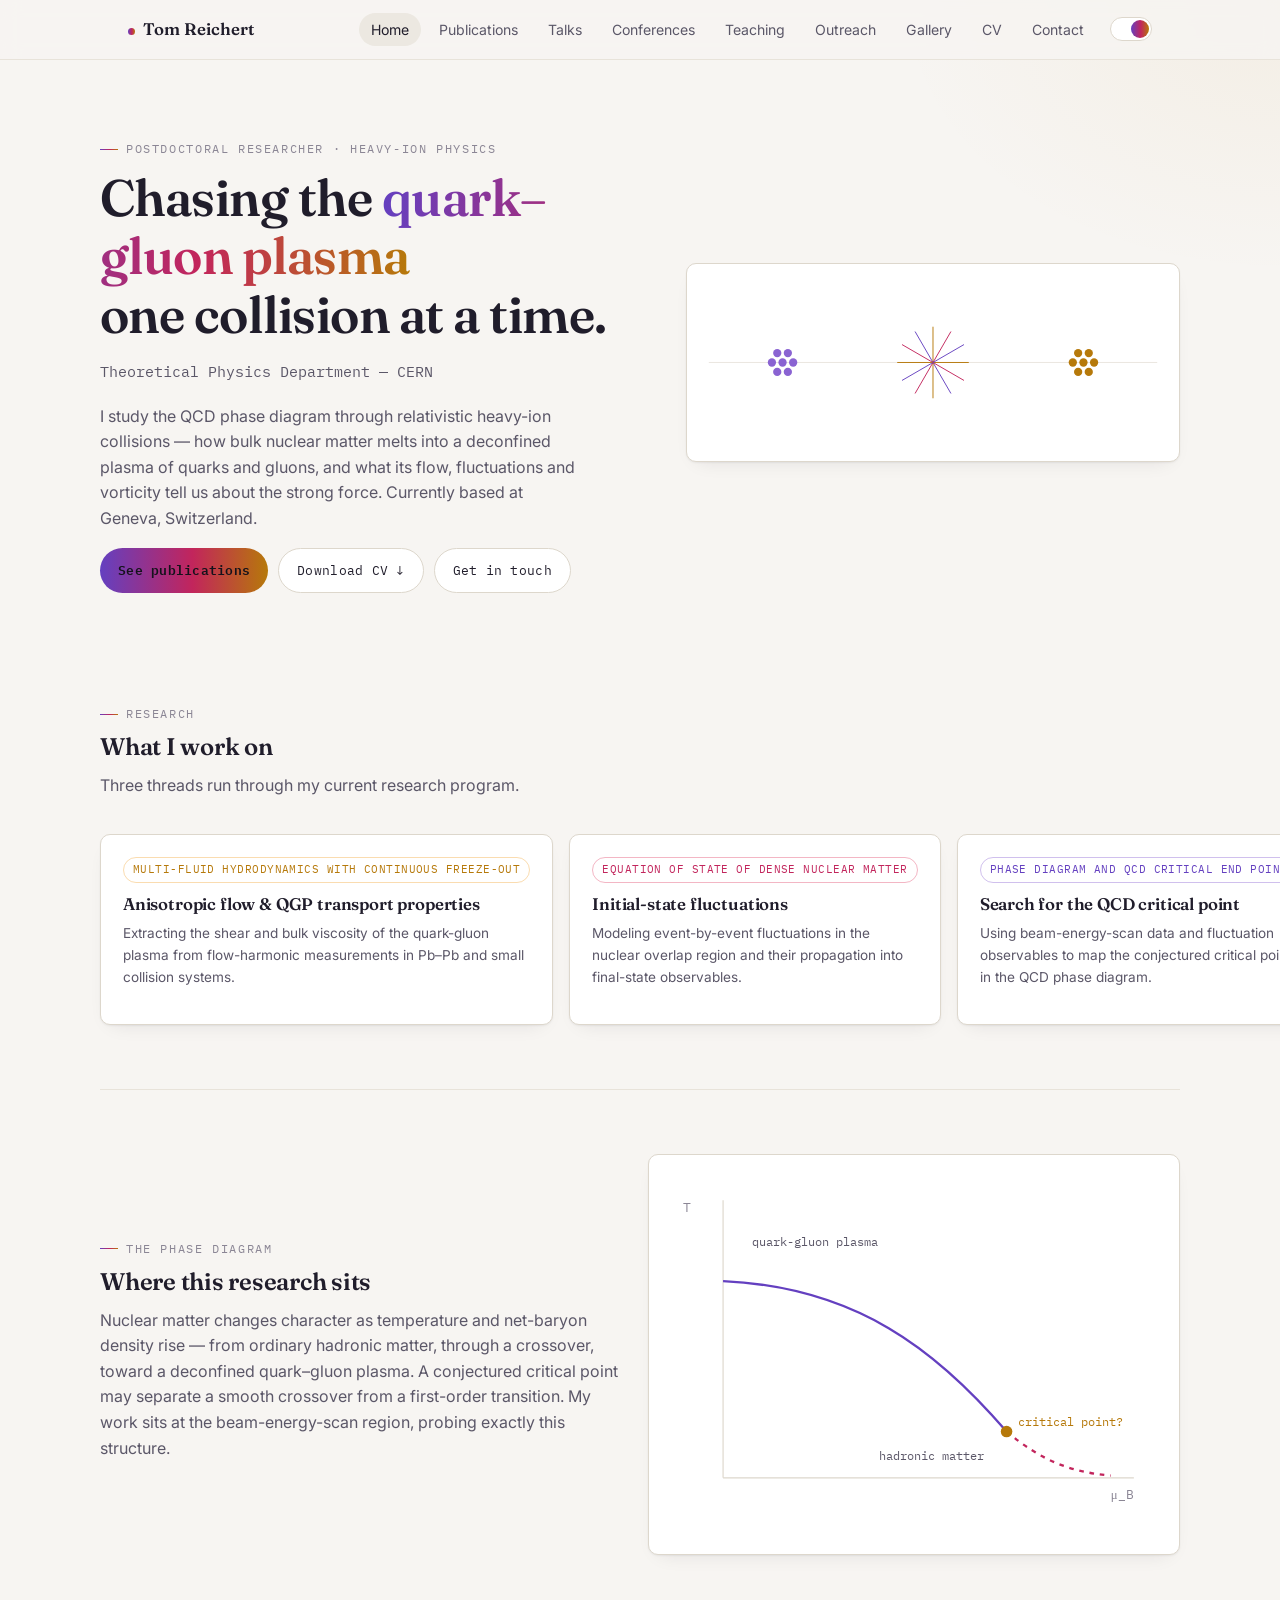
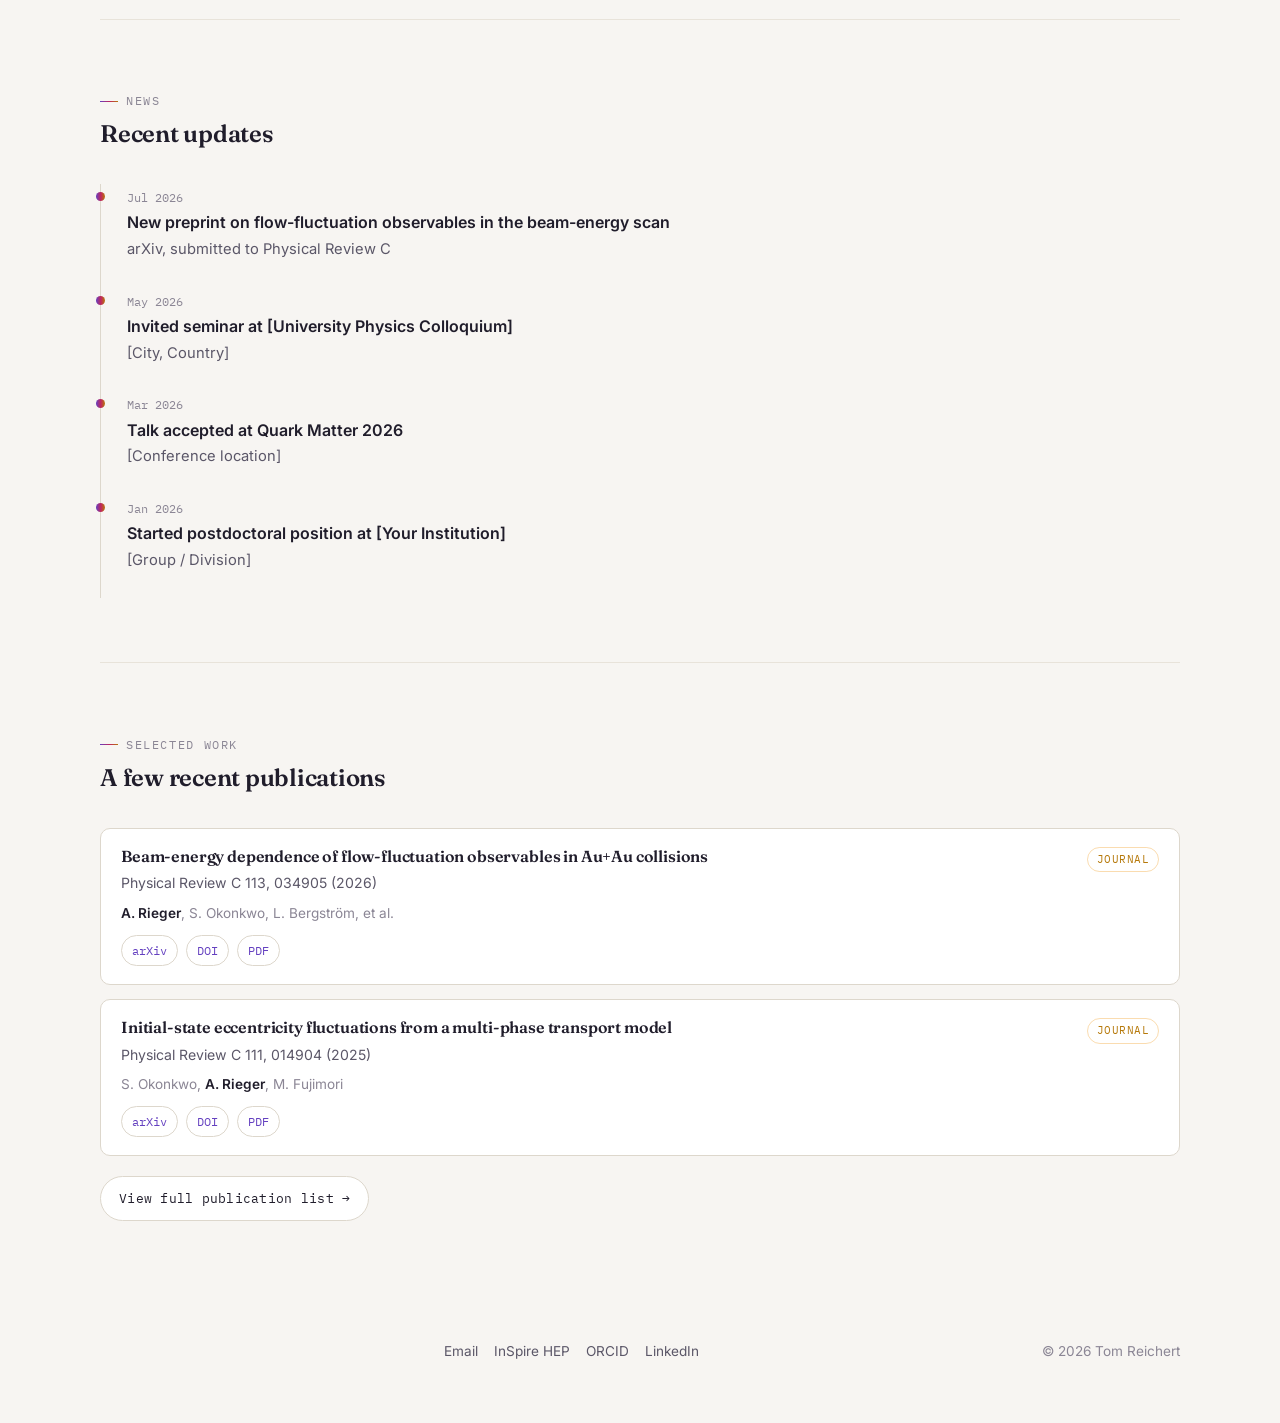
==== commit 8365f4a1: "Initial test changed" ====
--- a/index.html
+++ b/index.html
@@ -16,7 +16,7 @@
 
   <nav class="site-nav">
     <div class="inner">
-      <a href="index.html" class="brand"><span class="dot"></span>Alex Rieger</a>
+      <a href="index.html" class="brand"><span class="dot"></span>Tom Reichert</a>
       <div class="nav-right">
         <ul class="nav-links">
           <li><a href="index.html">Home</a></li>
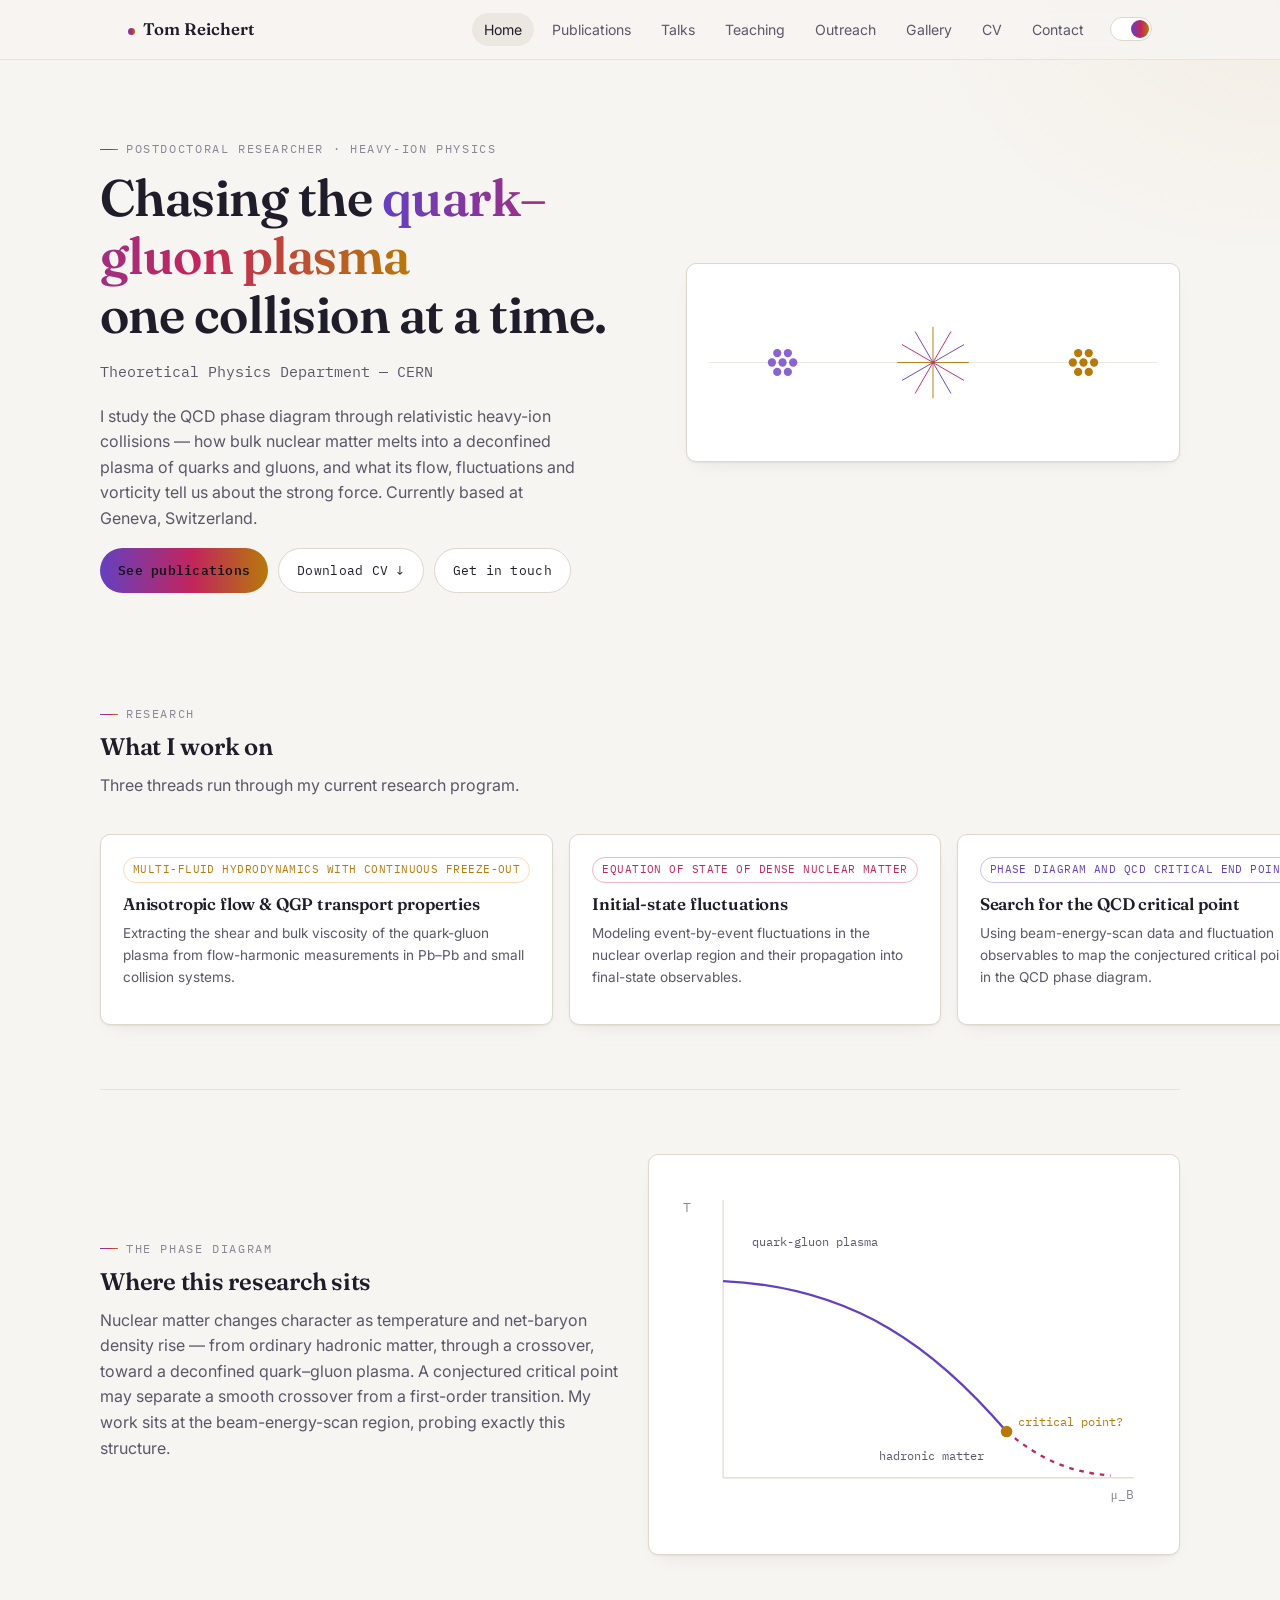
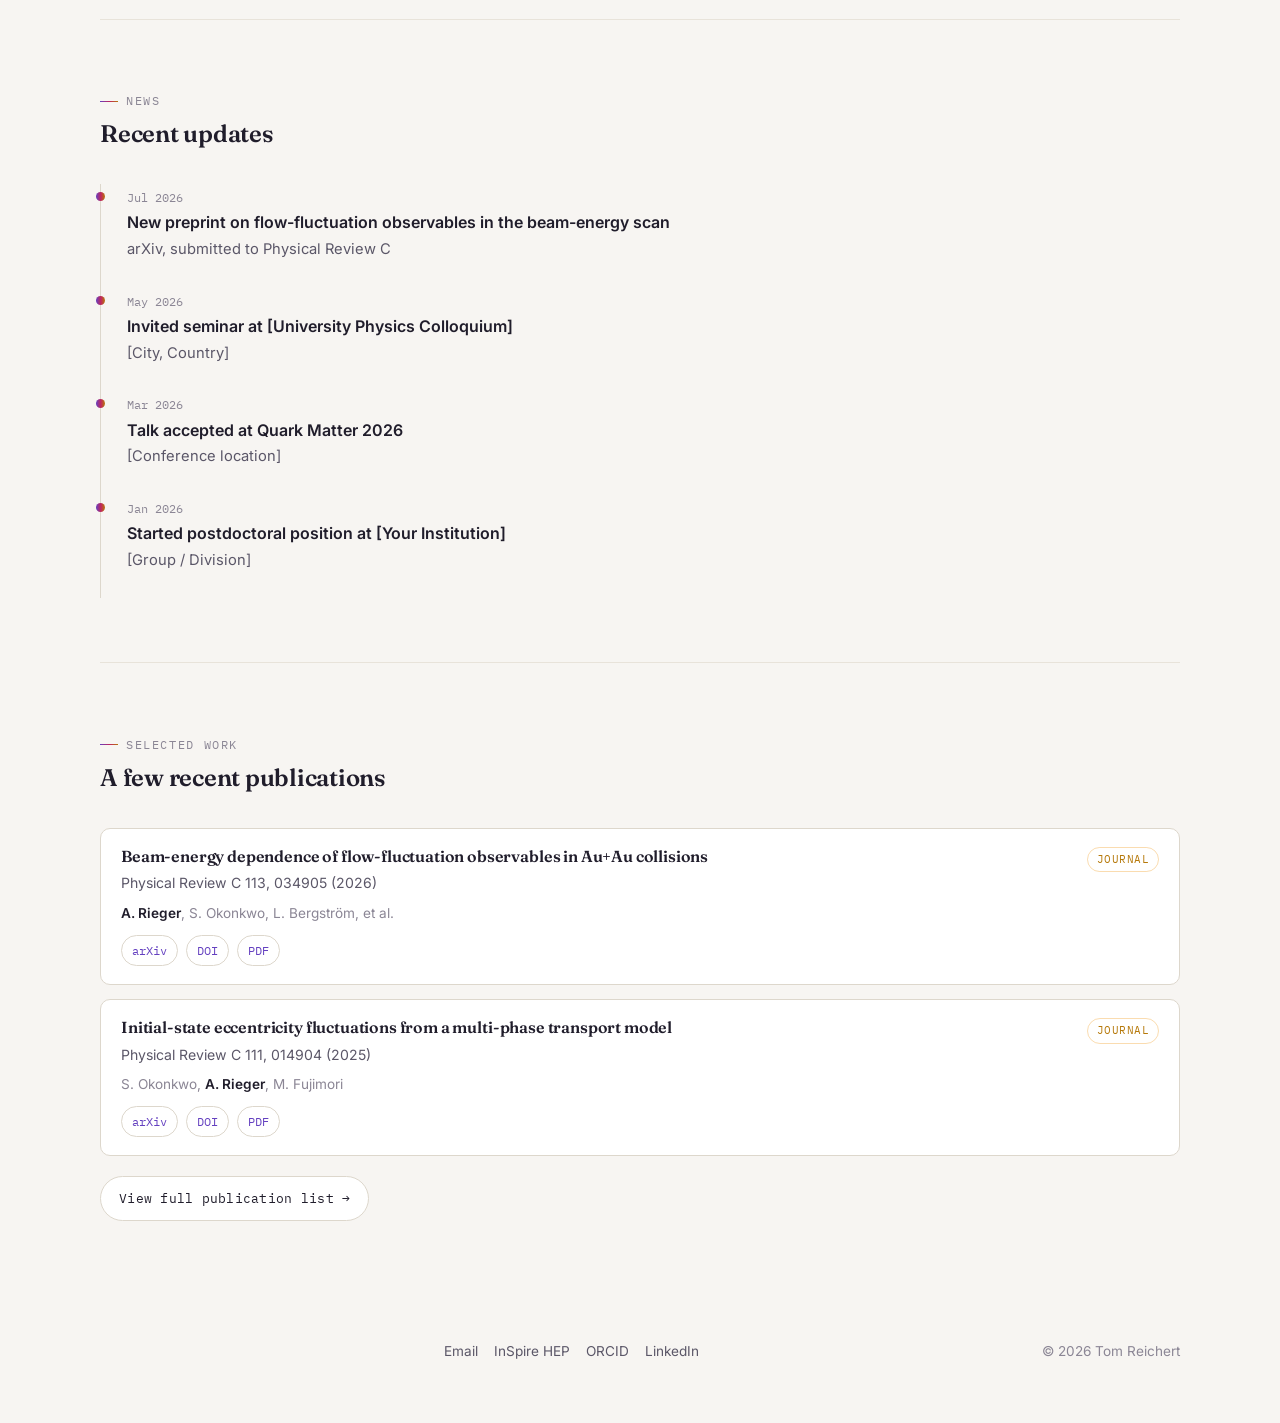
==== commit aca838b9: "Initial test changed" ====
--- a/index.html
+++ b/index.html
@@ -22,7 +22,6 @@
           <li><a href="index.html">Home</a></li>
           <li><a href="publications.html">Publications</a></li>
           <li><a href="talks.html">Talks</a></li>
-          <li><a href="conferences.html">Conferences</a></li>
           <li><a href="teaching.html">Teaching</a></li>
           <li><a href="outreach.html">Outreach</a></li>
           <li><a href="gallery.html">Gallery</a></li>
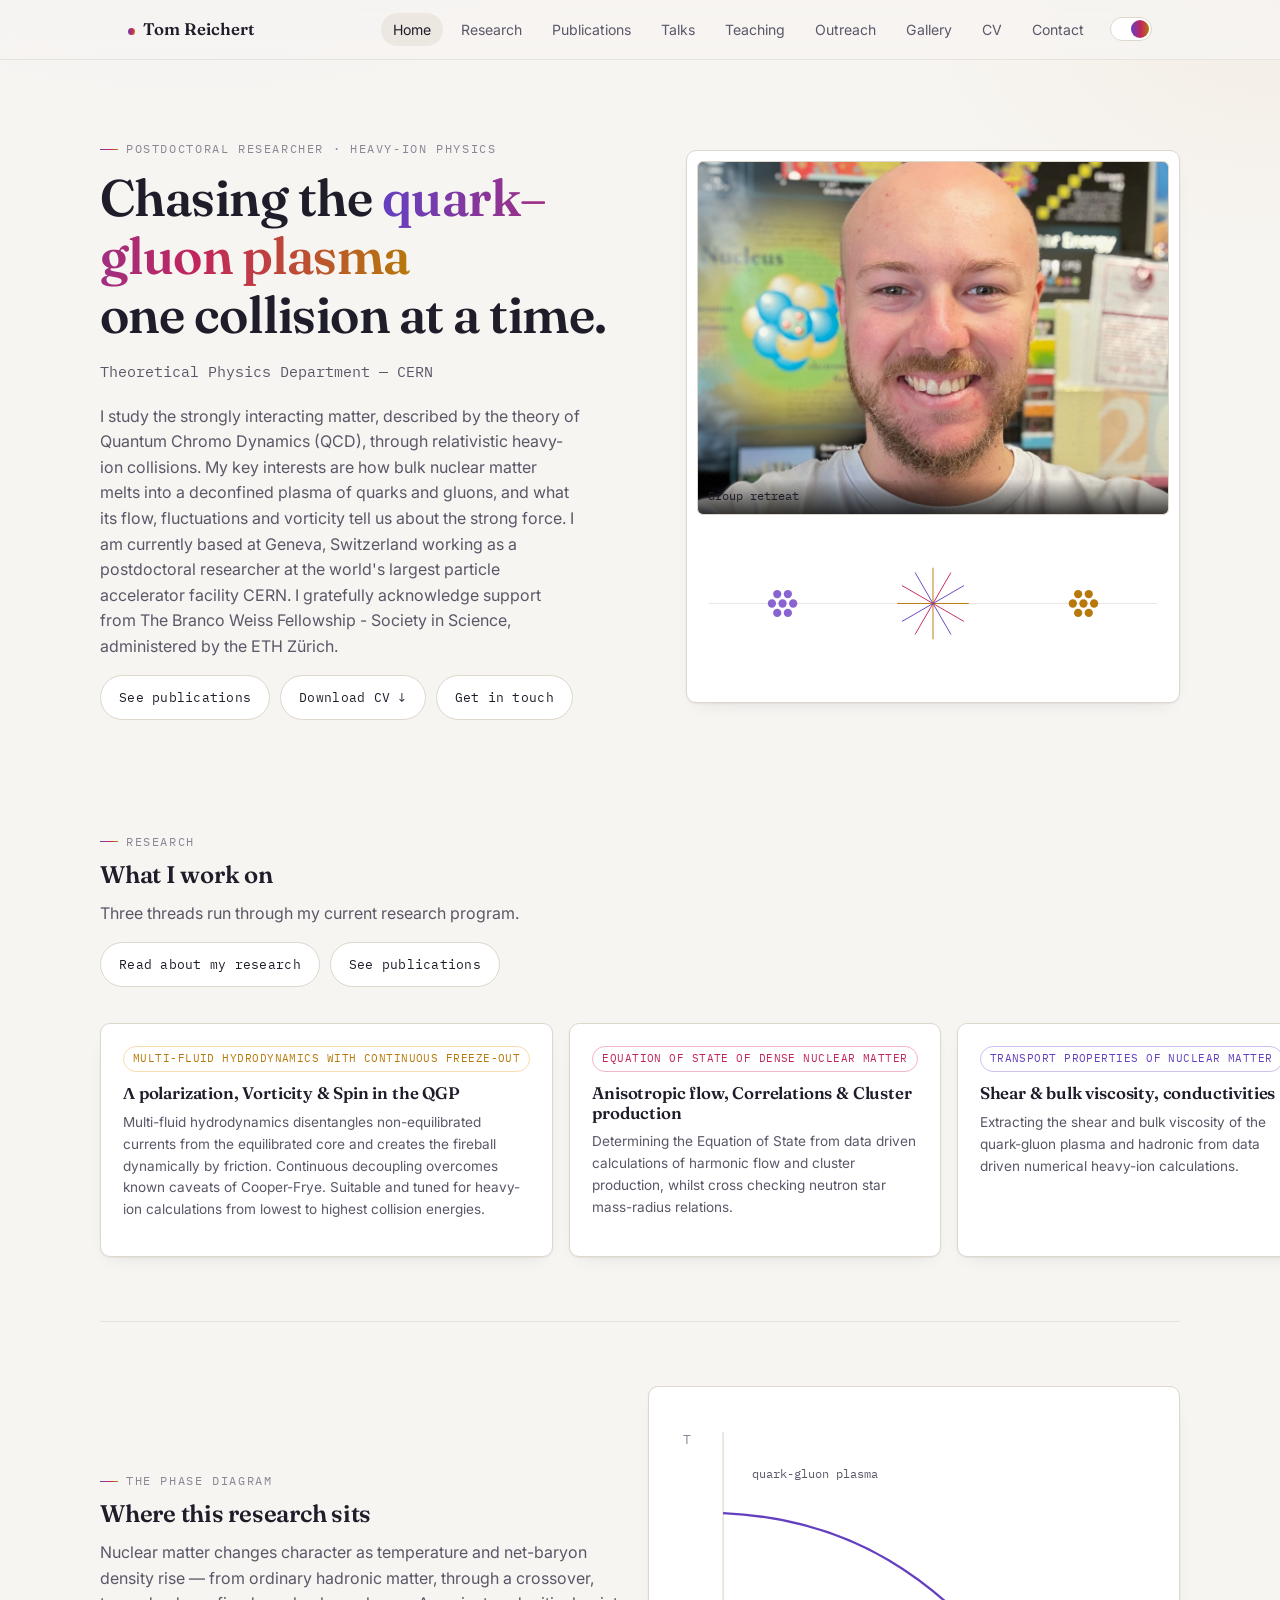
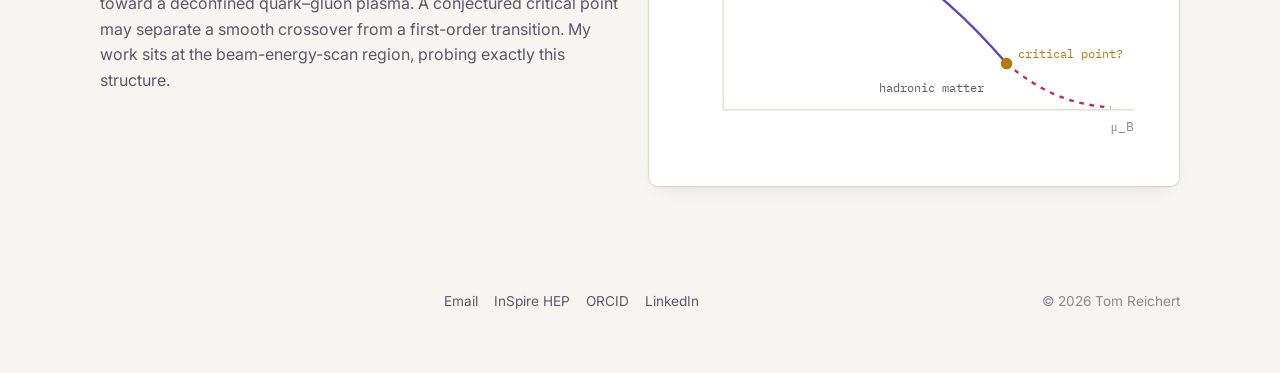
==== commit 3734462b: "Initial test changed" ====
--- a/index.html
+++ b/index.html
@@ -20,6 +20,7 @@
       <div class="nav-right">
         <ul class="nav-links">
           <li><a href="index.html">Home</a></li>
+          <li><a href="research.html">Research</a></li>
           <li><a href="publications.html">Publications</a></li>
           <li><a href="talks.html">Talks</a></li>
           <li><a href="teaching.html">Teaching</a></li>
@@ -42,17 +43,24 @@
       <p class="eyebrow">Postdoctoral Researcher · Heavy-Ion Physics</p>
       <h1>Chasing the <span class="accent">quark–gluon plasma</span><br>one collision at a time.</h1>
       <p class="role">Theoretical Physics Department — CERN</p>
-      <p class="desc">I study the QCD phase diagram through relativistic heavy-ion collisions —
-        how bulk nuclear matter melts into a deconfined plasma of quarks and gluons, and what
-        its flow, fluctuations and vorticity tell us about the strong force. Currently based at Geneva, Switzerland.</p>
+      <p class="desc">I study the strongly interacting matter, described by the theory of Quantum Chromo Dynamics (QCD), 
+        through relativistic heavy-ion collisions. My key interests are how bulk nuclear matter melts into a deconfined plasma 
+        of quarks and gluons, and what its flow, fluctuations and vorticity tell us about the strong force. I am currently 
+        based at Geneva, Switzerland working as a postdoctoral researcher at the world's largest particle accelerator facility CERN. 
+        I gratefully acknowledge support from The Branco Weiss Fellowship - Society in Science, administered by the ETH Zürich.</p>
       <div class="btn-row">
-        <a class="btn btn-primary" href="publications.html">See publications</a>
+        <a class="btn" href="publications.html">See publications</a>
         <a class="btn" href="assets/cv/cv.pdf">Download CV ↓</a>
         <a class="btn" href="contact.html">Get in touch</a>
       </div>
     </div>
 
     <div class="hero-visual" aria-hidden="true">
+      <div class="gallery-item">
+        <img src="assets/images/Me_at_LBNL.png" alt="Me visiting LBNL">
+        <span class="gallery-cap">Group retreat</span>
+      </div>
+      
       <svg viewBox="0 0 800 300" xmlns="http://www.w3.org/2000/svg">
         <defs>
           <radialGradient id="flashGrad" cx="50%" cy="50%" r="50%">
@@ -130,25 +138,30 @@
       <p class="eyebrow">Research</p>
       <h2>What I work on</h2>
       <p class="lede">Three threads run through my current research program.</p>
+      <div class="btn-row">
+        <a class="btn" href="research.html">Read about my research</a>
+        <a class="btn" href="publications.html">See publications</a>
+      </div>
     </div>
     <div class="card-grid">
       <div class="card">
         <p class="tag tag-gold">Multi-fluid Hydrodynamics with Continuous Freeze-out</p>
-        <h3 style="font-size:1.05rem;margin-top:12px;">Anisotropic flow &amp; QGP transport properties</h3>
-        <p class="muted small">Extracting the shear and bulk viscosity of the quark-gluon plasma from
-          flow-harmonic measurements in Pb–Pb and small collision systems.</p>
+        <h3 style="font-size:1.05rem;margin-top:12px;">Λ polarization, Vorticity &amp; Spin in the QGP</h3>
+        <p class="muted small">Multi-fluid hydrodynamics disentangles non-equilibrated currents from the equilibrated core and creates 
+          the fireball dynamically by friction. Continuous decoupling overcomes known caveats of Cooper-Frye. Suitable and tuned for 
+          heavy-ion calculations from lowest to highest collision energies.</p>
       </div>
       <div class="card">
         <p class="tag tag-magenta">Equation of State of Dense Nuclear Matter</p>
-        <h3 style="font-size:1.05rem;margin-top:12px;">Initial-state fluctuations</h3>
-        <p class="muted small">Modeling event-by-event fluctuations in the nuclear overlap region and their
-          propagation into final-state observables.</p>
+        <h3 style="font-size:1.05rem;margin-top:12px;">Anisotropic flow, Correlations &amp; Cluster production</h3>
+        <p class="muted small">Determining the Equation of State from data driven calculations of harmonic flow and cluster 
+          production, whilst cross checking neutron star mass-radius relations.</p>
       </div>
       <div class="card">
-        <p class="tag tag-violet">Phase Diagram and QCD Critical End Point</p>
-        <h3 style="font-size:1.05rem;margin-top:12px;">Search for the QCD critical point</h3>
-        <p class="muted small">Using beam-energy-scan data and fluctuation observables to map the conjectured
-          critical point in the QCD phase diagram.</p>
+        <p class="tag tag-violet">Transport properties of nuclear matter</p>
+        <h3 style="font-size:1.05rem;margin-top:12px;">Shear &amp; bulk viscosity, conductivities</h3>
+        <p class="muted small">Extracting the shear and bulk viscosity of the quark-gluon plasma and hadronic from
+          data driven numerical heavy-ion calculations.</p>
       </div>
     </div>
   </section>
@@ -183,6 +196,7 @@
     </div>
   </section>
 
+  <!--
   <section class="section container">
     <div class="section-head">
       <p class="eyebrow">News</p>
@@ -211,11 +225,13 @@
       </li>
     </ul>
   </section>
-
+  -->
+
+  <!--
   <section class="section container" style="border-bottom:none;">
     <div class="section-head">
       <p class="eyebrow">Selected work</p>
-      <h2>A few recent publications</h2>
+      <h2>Recent highlights</h2>
     </div>
     <ul class="pub-list">
       <li class="pub-item">
@@ -244,6 +260,7 @@
     <p style="margin-top:20px;"><a class="btn" href="publications.html">View full publication list →</a></p>
   </section>
 </main>
+-->
 
 <footer class="site-footer container">
   <div class="inner">
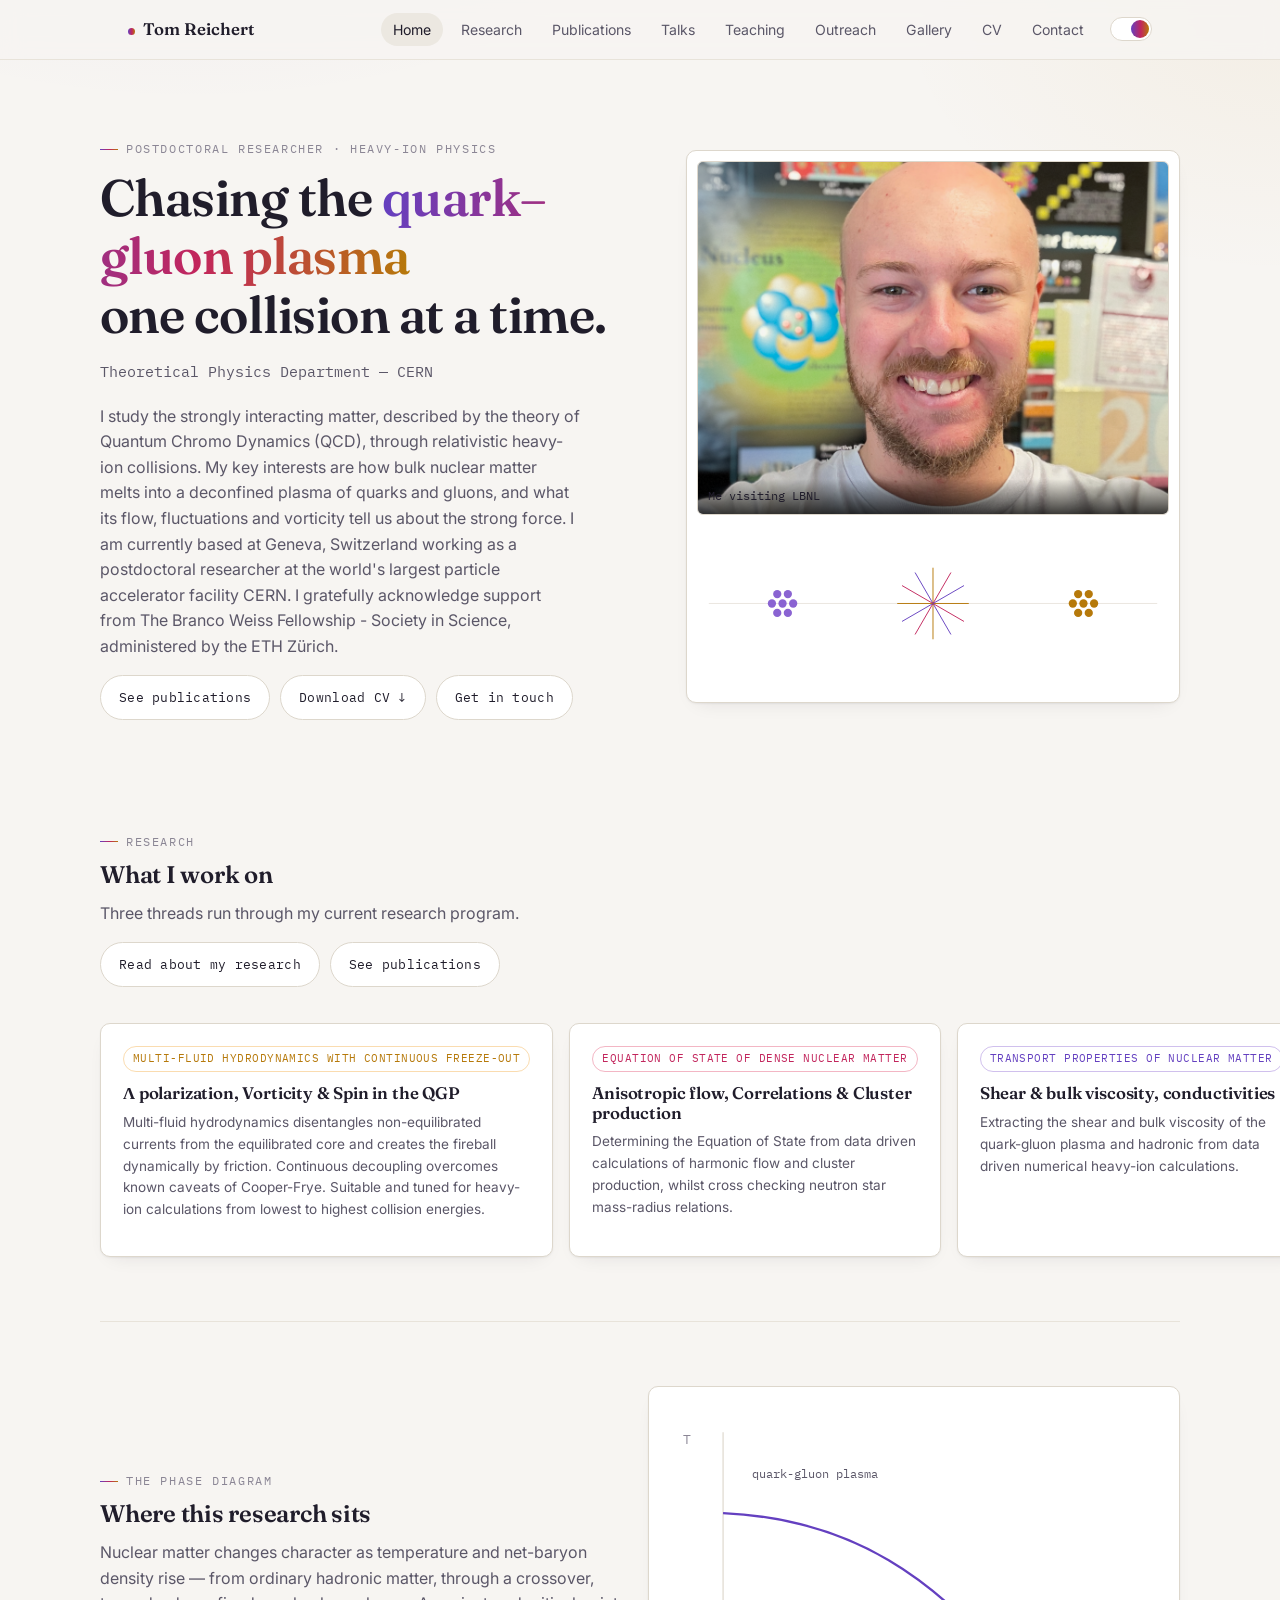
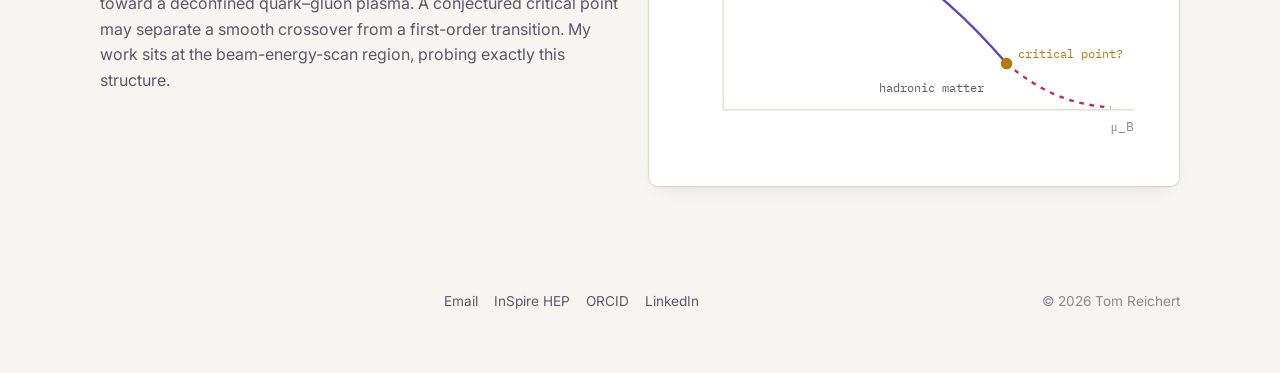
==== commit 4abe61d7: "Initial test changed" ====
--- a/index.html
+++ b/index.html
@@ -58,7 +58,7 @@
     <div class="hero-visual" aria-hidden="true">
       <div class="gallery-item">
         <img src="assets/images/Me_at_LBNL.png" alt="Me visiting LBNL">
-        <span class="gallery-cap">Group retreat</span>
+        <span class="gallery-cap">Me visiting LBNL</span>
       </div>
       
       <svg viewBox="0 0 800 300" xmlns="http://www.w3.org/2000/svg">
